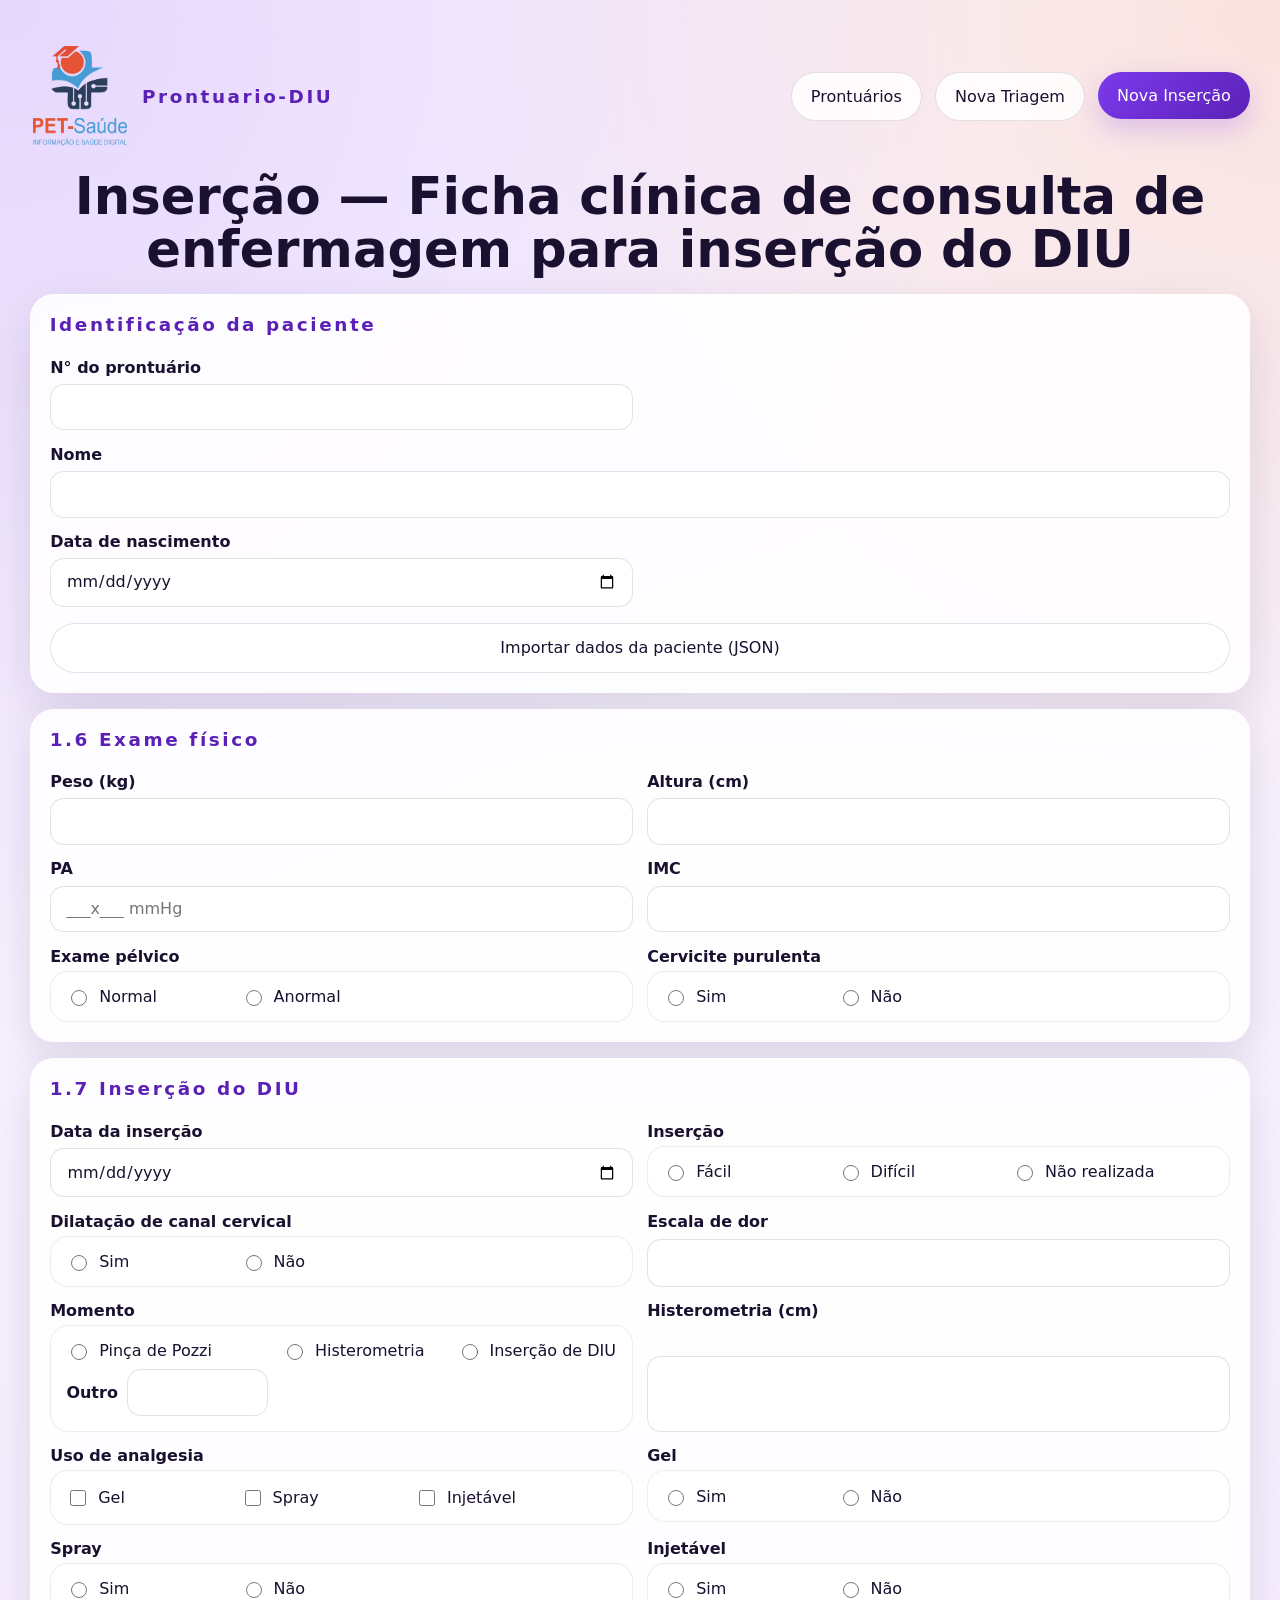
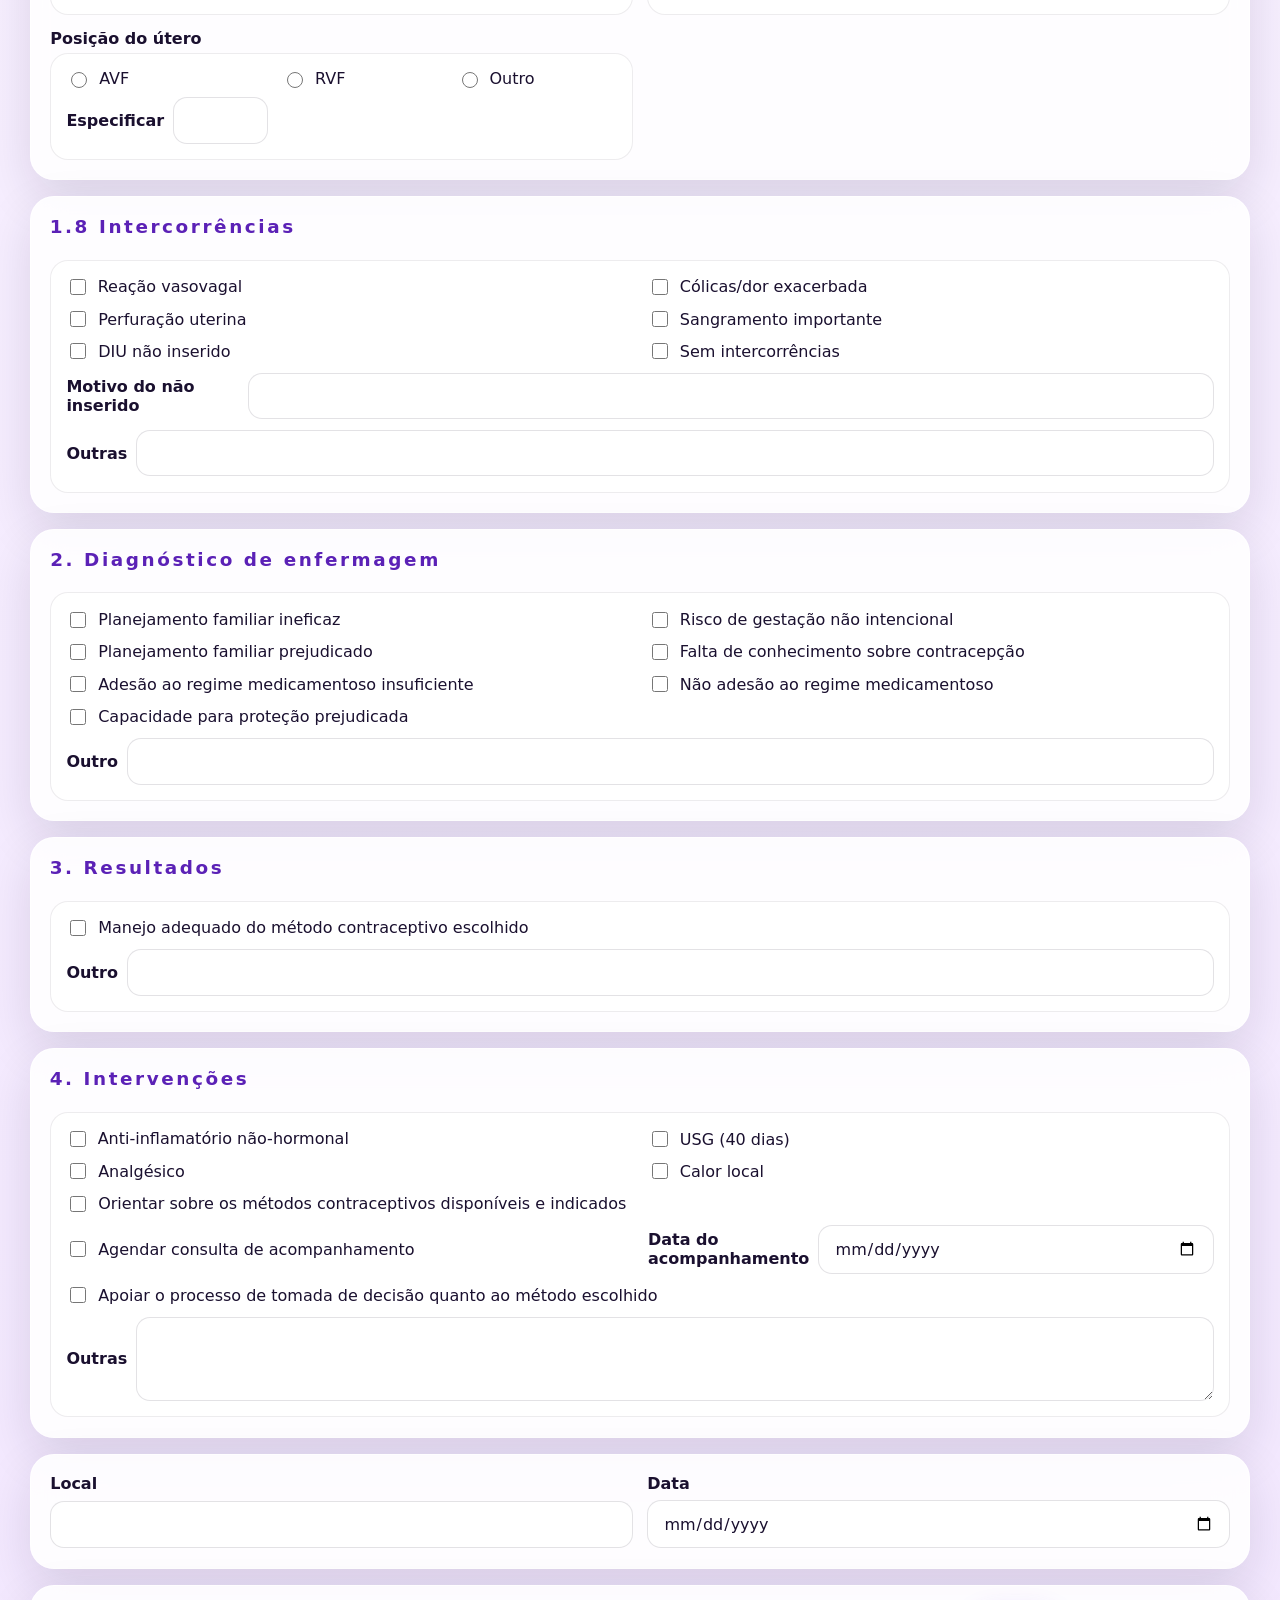
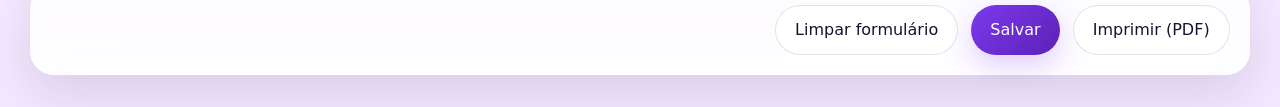
==== insercao.html @ 2afc9ca9 "Divide prontuário em Triagem/Inserção e ajusta layout do cabeçalho Separa o formulário em index.html" ====
<!DOCTYPE html>
<html lang="pt-BR">
<head>
  <meta charset="UTF-8" />
  <meta name="viewport" content="width=device-width, initial-scale=1.0" />
  <meta name="theme-color" content="#7c3aed" />
  <meta name="description" content="PWA para preenchimento da ficha clínica de consulta de enfermagem para inserção do DIU." />
  <meta http-equiv="Content-Security-Policy" content="default-src 'self'; script-src 'self'; style-src 'self' 'unsafe-inline'; img-src 'self' data:; font-src 'self'; connect-src 'none'; worker-src 'self'; manifest-src 'self'; object-src 'none'; base-uri 'self'; form-action 'self';" />
  <link rel="manifest" href="manifest.webmanifest" />
  <link rel="icon" href="icons/icon.png" type="image/png" />
  <link rel="apple-touch-icon" href="icons/icon.png" />
  <link rel="stylesheet" href="styles.css" />
  <title>Prontuario-DIU — Inserção</title>
</head>
<body>
  <div class="app-shell">

    <header class="page-header">
      <div class="page-header-top">
        <div class="page-header-brand">
          <img src="icons/LOGO.png" alt="Logo Prontuario-DIU" />
          <p class="eyebrow">Prontuario-DIU</p>
        </div>
        <div class="hero-actions">
          <a href="records.html" class="secondary" id="recordsBtn">Prontuários</a>
          <a href="index.html?new=true" class="secondary" id="newTriagemBtn">Nova Triagem</a>
          <a href="insercao.html?new=true" class="primary" id="newInsercaoBtn">Nova Inserção</a>
        </div>
      </div>

      <h1 class="page-header-title">Inserção — Ficha clínica de consulta de enfermagem para inserção do DIU</h1>
    </header>

    <main class="content">
      <section id="formView" class="view">
        <section class="card">
          <div class="section-head">
            <div>
              <p class="section-kicker">Identificação da paciente</p>
              <h2></h2>
            </div>
          </div>
          <div class="grid two-cols">
            <label><strong>N° do prontuário</strong><input type="text" name="recordNumber" inputmode="numeric" pattern="[0-9]*" /></label>
            <label class="span-2"><strong>Nome</strong><input type="text" name="patientName" /></label>
            <label><strong>Data de nascimento</strong><input type="date" name="birthDate" /></label>
          </div>
          <p id="linkedTriagemNotice" class="lead" hidden>Dados vinculados a uma triagem já preenchida — os dois serão impressos juntos.</p>
          <button type="button" class="secondary" id="importBtn">Importar dados da paciente (JSON)</button>
          <input type="file" id="importFile" accept="application/json" hidden />
        </section>

        <form id="diuForm" class="record-form" autocomplete="off">
        <section class="card">
          <div class="section-head">
            <div>
              <p class="section-kicker">1.6 Exame físico</p>
              <h2></h2>
            </div>
          </div>
          <div class="grid two-cols">
            <label><strong>Peso (kg)</strong><input type="number" step="0.1" name="weight" /></label>
            <label><strong>Altura (cm)</strong><input type="number" step="0.1" name="height" /></label>
            <label><strong>PA</strong><input type="text" name="bloodPressure" placeholder="___x___ mmHg" /></label>
            <label><strong>IMC</strong><input type="text" name="bmi" /></label>

            <div>
              <strong style="display: block; margin-bottom: 5px;">Exame pélvico</strong>
              <div class="field-group">
                <label><input type="radio" name="pelvicExam" value="Normal" /> Normal</label>
                <label><input type="radio" name="pelvicExam" value="Anormal" /> Anormal</label>
              </div>
            </div>

            <div>
              <strong style="display: block; margin-bottom: 5px;">Cervicite purulenta</strong>
              <div class="field-group">
                <label><input type="radio" name="purulentCervicitis" value="Sim" /> Sim</label>
                <label><input type="radio" name="purulentCervicitis" value="Não" /> Não</label>
              </div>
            </div>
          </div>
        </section>

        <section class="card">
          <div class="section-head">
            <div>
              <p class="section-kicker">1.7 Inserção do DIU</p>
              <h2></h2>
            </div>
          </div>
          <div class="grid two-cols">
            <label><strong>Data da inserção</strong><input type="date" name="insertionDate" /></label>

            <div>
              <strong style="display: block; margin-bottom: 5px;">Inserção</strong>
              <div class="field-group">
                <label><input type="radio" name="insertionType" value="Fácil" /> Fácil</label>
                <label><input type="radio" name="insertionType" value="Difícil" /> Difícil</label>
                <label><input type="radio" name="insertionType" value="Não Realizada" /> Não realizada</label>
              </div>
            </div>

            <div>
              <strong style="display: block; margin-bottom: 5px;">Dilatação de canal cervical</strong>
              <div class="field-group">
                <label><input type="radio" name="cervicalDilation" value="Sim" /> Sim</label>
                <label><input type="radio" name="cervicalDilation" value="Não" /> Não</label>
              </div>
            </div>

            <label><strong>Escala de dor</strong><input type="text" name="painScale" /></label>

            <div>
              <strong style="display: block; margin-bottom: 5px;">Momento</strong>
              <div class="field-group" style="flex-wrap: wrap;">
                <label><input type="radio" name="moment" value="Pinça de Pozzi" /> Pinça de Pozzi</label>
                <label><input type="radio" name="moment" value="Histerometria" /> Histerometria</label>
                <label><input type="radio" name="moment" value="Inserção de DIU" /> Inserção de DIU</label>
                <label class="inline-field small"><strong>Outro</strong><input type="text" name="momentOther" /></label>
              </div>
            </div>

            <label><strong>Histerometria (cm)</strong><input type="text" name="hysterometry" /></label>

            <div>
              <strong style="display: block; margin-bottom: 5px;">Uso de analgesia</strong>
              <div class="field-group">
                <label><input type="checkbox" name="analgesiaGel" /> Gel</label>
                <label><input type="checkbox" name="analgesiaSpray" /> Spray</label>
                <label><input type="checkbox" name="analgesiaInjectable" /> Injetável</label>
              </div>
            </div>

            <div>
              <strong style="display: block; margin-bottom: 5px;">Gel</strong>
              <div class="field-group">
                <label><input type="radio" name="gelUsed" value="Sim" /> Sim</label>
                <label><input type="radio" name="gelUsed" value="Não" /> Não</label>
              </div>
            </div>

            <div>
              <strong style="display: block; margin-bottom: 5px;">Spray</strong>
              <div class="field-group">
                <label><input type="radio" name="sprayUsed" value="Sim" /> Sim</label>
                <label><input type="radio" name="sprayUsed" value="Não" /> Não</label>
              </div>
            </div>

            <div>
              <strong style="display: block; margin-bottom: 5px;">Injetável</strong>
              <div class="field-group">
                <label><input type="radio" name="injectableUsed" value="Sim" /> Sim</label>
                <label><input type="radio" name="injectableUsed" value="Não" /> Não</label>
              </div>
            </div>

            <div>
              <strong style="display: block; margin-bottom: 5px;">Posição do útero</strong>
              <div class="field-group" style="flex-wrap: wrap;">
                <label><input type="radio" name="uterusPosition" value="AVF" /> AVF</label>
                <label><input type="radio" name="uterusPosition" value="RVF" /> RVF</label>
                <label><input type="radio" name="uterusPosition" value="Outro" /> Outro</label>
                <label class="inline-field small"><strong>Especificar</strong><input type="text" name="uterusPositionOther" /></label>
              </div>
            </div>
          </div>
        </section>

        <section class="card">
          <div class="section-head">
            <div>
              <p class="section-kicker">1.8 Intercorrências</p>
              <h2></h2>
            </div>
          </div>
          <div class="check-grid">
            <label><input type="checkbox" name="intercurrences" value="Reação vasovagal" /> Reação vasovagal</label>
            <label><input type="checkbox" name="intercurrences" value="Cólicas/dor exacerbada" /> Cólicas/dor exacerbada</label>
            <label><input type="checkbox" name="intercurrences" value="Perfuração uterina" /> Perfuração uterina</label>
            <label><input type="checkbox" name="intercurrences" value="Sangramento importante" /> Sangramento importante</label>
            <label><input type="checkbox" name="intercurrences" value="DIU não inserido" /> DIU não inserido</label>
            <label><input type="checkbox" name="intercurrences" value="Sem intercorrências" /> Sem intercorrências</label>
            <label class="span-2 inline-field"><strong>Motivo do não inserido</strong><input type="text" name="notInsertedReason" /></label>
            <label class="span-2 inline-field"><strong>Outras</strong><input type="text" name="otherIntercurrences" /></label>
          </div>
        </section>

        <section class="card">
          <div class="section-head">
            <div>
              <p class="section-kicker">2. Diagnóstico de enfermagem</p>
              <h2></h2>
            </div>
          </div>
          <div class="check-grid">
            <label><input type="checkbox" name="diagnosis" value="Planejamento familiar ineficaz" /> Planejamento familiar ineficaz</label>
            <label><input type="checkbox" name="diagnosis" value="Risco de gestação não intencional" /> Risco de gestação não intencional</label>
            <label><input type="checkbox" name="diagnosis" value="Planejamento familiar prejudicado" /> Planejamento familiar prejudicado</label>
            <label><input type="checkbox" name="diagnosis" value="Falta de conhecimento sobre contracepção" /> Falta de conhecimento sobre contracepção</label>
            <label><input type="checkbox" name="diagnosis" value="Adesão ao regime medicamentoso insuficiente" /> Adesão ao regime medicamentoso insuficiente</label>
            <label><input type="checkbox" name="diagnosis" value="Não adesão ao regime medicamentoso" /> Não adesão ao regime medicamentoso</label>
            <label class="span-2"><input type="checkbox" name="diagnosis" value="Capacidade para proteção prejudicada" /> Capacidade para proteção prejudicada</label>
            <label class="span-2 inline-field"><strong>Outro</strong><input type="text" name="diagnosisOther" /></label>
          </div>
        </section>

        <section class="card">
          <div class="section-head">
            <div>
              <p class="section-kicker">3. Resultados</p>
              <h2></h2>
            </div>
          </div>
          <div class="check-grid">
            <label class="span-2"><input type="checkbox" name="results" value="Manejo adequado do método contraceptivo escolhido" /> Manejo adequado do método contraceptivo escolhido</label>
            <label class="span-2 inline-field"><strong>Outro</strong><input type="text" name="resultsOther" /></label>
          </div>
        </section>

        <section class="card">
          <div class="section-head">
            <div>
              <p class="section-kicker">4. Intervenções</p>
              <h2></h2>
            </div>
          </div>
          <div class="check-grid">
            <label><input type="checkbox" name="interventions" value="Anti-inflamatório não-hormonal" /> Anti-inflamatório não-hormonal</label>
            <label><input type="checkbox" name="interventions" value="USG (40 dias)" /> USG (40 dias)</label>
            <label><input type="checkbox" name="interventions" value="Analgésico" /> Analgésico</label>
            <label><input type="checkbox" name="interventions" value="Calor local" /> Calor local</label>
            <label class="span-2"><input type="checkbox" name="interventions" value="Orientar sobre os métodos contraceptivos disponíveis e indicados" /> Orientar sobre os métodos contraceptivos disponíveis e indicados</label>
            <label><input type="checkbox" name="interventions" value="Agendar consulta de acompanhamento" /> Agendar consulta de acompanhamento</label>
            <label class="inline-field"><strong>Data do acompanhamento</strong><input type="date" name="followUpDate" /></label>
            <label class="span-2"><input type="checkbox" name="interventions" value="Apoiar o processo de tomada de decisão quanto ao método escolhido" /> Apoiar o processo de tomada de decisão quanto ao método escolhido</label>
            <label class="span-2 inline-field"><strong>Outras</strong><textarea name="interventionsOther" rows="3"></textarea></label>
          </div>
        </section>

        <section class="card">
          <div class="grid two-cols">
            <label><strong>Local</strong><input type="text" name="location" /></label>
            <label><strong>Data</strong><input type="date" name="documentDate" /></label>
          </div>
        </section>

        <section class="form-actions card">
          <button type="button" class="secondary" id="clearBtn">Limpar formulário</button>
          <button type="submit" class="primary" id="saveBtn">Salvar</button>
          <button type="button" class="secondary" id="printBtn">Imprimir (PDF)</button>
        </section>

        </form>
      </section>
    </main>
  </div>

  <template id="toastTemplate">
    <div class="toast"></div>
  </template>

  <script src="insercao.js" type="module"></script>
</body>
</html>
---- styles.css ----
:root {
  color-scheme: light;
  --bg: #f5f3ff; /* Lilás bem clarinho para o fundo geral */
  --surface: rgba(255, 255, 255, 0.88);
  --surface-strong: #ffffff;
  --text: #1a102f; /* Roxo escuro quase preto */
  --muted: #6c5f78; /* Cinza arroxeado */
  --border: rgba(26, 16, 47, 0.12); /* Bordas com tom roxo sutil */
  --primary: #7c3aed; /* Roxo vibrante (antigo verde primary) */
  --primary-strong: #5b21b6; /* Roxo escuro (antigo verde primary-strong) */
  --accent: #f97316;
  --shadow: 0 18px 50px rgba(26, 16, 47, 0.12);
  --radius: 24px;
  --radius-sm: 16px;
  --focus: 0 0 0 4px rgba(124, 58, 237, 0.16); /* Foco roxo translúcido */
}

* {
  box-sizing: border-box;
}

html {
  scroll-behavior: smooth;
}

body {
  margin: 0;
  font-family: Inter, "Segoe UI", system-ui, -apple-system, sans-serif;
  color: var(--text);
  background:
    radial-gradient(circle at top left, rgba(124, 58, 237, 0.16), transparent 28%), /* Gradiente em roxo */
    radial-gradient(circle at top right, rgba(249, 115, 22, 0.14), transparent 24%),
    linear-gradient(180deg, #faf5ff 0%, #f3e8ff 100%); /* Tons lilás e violeta claro no fundo */
  min-height: 100vh;
}

button,
input,
textarea,
select {
  font: inherit;
}

button {
  border: 0;
  border-radius: 999px;
  padding: 0.9rem 1.2rem;
  cursor: pointer;
  transition: transform 160ms ease, box-shadow 160ms ease, background 160ms ease;
}

button:hover {
  transform: translateY(-1px);
}

button:focus-visible,
input:focus-visible,
textarea:focus-visible,
select:focus-visible {
  outline: none;
  box-shadow: var(--focus);
}

input,
textarea,
select {
  width: 100%;
  border: 1px solid var(--border);
  border-radius: 14px;
  background: rgba(255, 255, 255, 0.95);
  color: var(--text);
  padding: 0.8rem 0.95rem;
  transition: border-color 160ms ease, box-shadow 160ms ease;
}

input[type="checkbox"],
input[type="radio"] {
  width: 1rem;
  height: 1rem;
  padding: 0;
  border-radius: 4px;
  accent-color: var(--primary); /* Checkboxes e Radios ficam roxos automaticamente */
}

textarea {
  resize: vertical;
  min-height: 3.5rem;
}

select {
  appearance: none;
}

.app-shell {
  width: min(1220px, calc(100% - 2rem));
  margin: 0 auto;
  padding: 1.4rem 0 2rem;
}

.hero {
  display: grid;
  grid-template-columns: minmax(0, 1fr) auto;
  gap: 1rem;
  align-items: stretch;
  padding: 1rem 0 1.2rem;
}

.eyebrow,
.section-kicker {
  /* text-transform: uppercase; */
  letter-spacing: 0.14em;
  font-size: 1.15rem;
  color: var(--primary-strong);
  font-weight: 700;
  margin: 0 0 0.4rem;
}

h1,
h2,
h3,
p {
  margin: 0;
}

h1 {
  font-size: clamp(2rem, 4vw, 3.6rem);
  line-height: 1.02;
  max-width: 12ch;
}

.lead {
  margin-top: 0.95rem;
  max-width: 62ch;
  color: var(--muted);
  font-size: 1.03rem;
  line-height: 1.6;
}

.card,
.notice {
  background: var(--surface);
  backdrop-filter: blur(16px);
  border: 1px solid rgba(255, 255, 255, 0.7);
  box-shadow: var(--shadow);
}

.hero-actions {
  display: flex;
  gap: 0.8rem;
  flex-wrap: wrap;
  align-items: flex-start;
  justify-content: flex-end;
}

.utility-actions {
  align-self: start;
  justify-self: end;
  padding-top: 0.2rem;
}

.page-header {
  padding: 1.5rem 0 1.2rem;
  display: grid;
  gap: 1.5rem;
}

.page-header-top {
  display: flex;
  justify-content: space-between;
  align-items: center;
  flex-wrap: wrap;
  gap: 1rem;
}

.page-header-brand {
  display: flex;
  align-items: center;
  gap: 0.75rem;
}

.page-header-brand img {
  width: 100px;
  height: 100px;
  object-fit: contain;
  flex-shrink: 0;
}

.page-header-brand .eyebrow {
  margin: 0;
}

.page-header-title {
  text-align: center;
  max-width: none;
}

.primary,
.secondary {
  display: inline-flex;
  align-items: center;
  justify-content: center;
  gap: 0.4rem;
  padding: 0.9rem 1.2rem;
  border-radius: 999px;
  text-decoration: none;
  cursor: pointer;
}

.primary {
  background: linear-gradient(135deg, var(--primary), var(--primary-strong));
  color: white;
  box-shadow: 0 10px 28px rgba(124, 58, 237, 0.24); /* Sombra roxa sutil */
}

.secondary {
  background: rgba(255, 255, 255, 0.84);
  color: var(--text);
  border: 1px solid rgba(26, 16, 47, 0.12);
}

/* Apply hover transform to anchor-styled buttons too */
.primary:hover,
.secondary:hover,
button.primary:hover,
button.secondary:hover {
  transform: translateY(-1px);
}

.content {
  display: grid;
  gap: 1rem;
}

.view {
  display: grid;
  gap: 1rem;
}

.notice,
.card {
  border-radius: var(--radius);
}

.notice {
  padding: 1rem 1.15rem;
  display: flex;
  gap: 0.65rem;
  align-items: center;
  color: var(--muted);
}

.notice strong {
  color: var(--text);
}

.record-form {
  display: grid;
  gap: 1rem;
}

.card {
  padding: 1.2rem;
  display: grid;
  gap: 1rem;
}

.section-head {
  display: flex;
  justify-content: space-between;
  align-items: end;
  gap: 1rem;
  flex-wrap: wrap;
}

.section-head h2,
.card h3 {
  font-size: 1.15rem;
}

.grid {
  display: grid;
  gap: 0.9rem;
}

.two-cols {
  grid-template-columns: repeat(2, minmax(0, 1fr));
}

.span-2 {
  grid-column: span 2;
}

label,
.field-group {
  display: grid;
  gap: 0.45rem;
  color: var(--text);
}

label > span,
.field-group > span {
  font-weight: 600;
}

.field-group,
.check-grid,
.check-list {
  padding: 0.95rem;
  border: 1px solid rgba(26, 16, 47, 0.08);
  border-radius: 18px;
  background: rgba(255, 255, 255, 0.7);
}

.field-group {
  grid-template-columns: repeat(auto-fit, minmax(160px, max-content));
  align-items: center;
  gap: 0.55rem 0.9rem;
}

.check-grid {
  display: grid;
  grid-template-columns: repeat(2, minmax(0, 1fr));
  gap: 0.65rem 1rem;
}

.check-list {
  display: grid;
  gap: 0.7rem;
}

.check-grid label,
.check-list label,
.field-group label {
  display: flex;
  align-items: center;
  gap: 0.55rem;
  font-weight: 500;
}

.inline-field {
  display: grid;
  gap: 0.35rem;
  align-items: center;
}

.inline-field.small {
  grid-template-columns: 130px minmax(0, 1fr);
}

.compact {
  min-width: min(100%, 260px);
}

.spaced-top {
  margin-top: 0.2rem;
}

.spaced-top-sm {
  margin-top: 1rem;
}

.form-actions {
  display: flex;
  gap: 0.8rem;
  flex-wrap: wrap;
  justify-content: flex-end;
}

.records-view {
  min-height: 40vh;
}

.records-header {
  display: flex;
  justify-content: space-between;
  align-items: end;
  gap: 1rem;
}

.records-lead {
  max-width: 56ch;
  margin-top: 0.55rem;
}

.records-summary {
  display: grid;
  justify-items: end;
  gap: 0.2rem;
  color: var(--muted);
  min-width: 8rem;
}

.records-summary strong {
  font-size: clamp(2rem, 5vw, 3rem);
  line-height: 1;
  color: var(--primary-strong);
}

.records-summary span {
  font-size: 0.9rem;
}

.records-list {
  display: grid;
  gap: 0.9rem;
}

.record-card {
  display: grid;
  grid-template-columns: minmax(0, 1fr) auto;
  gap: 1rem;
  padding: 1.1rem 1.15rem;
  border-radius: var(--radius-sm);
  border: 1px solid rgba(26, 16, 47, 0.09);
  background: rgba(255, 255, 255, 0.86);
  box-shadow: 0 10px 30px rgba(26, 16, 47, 0.08);
}

.record-card-content {
  display: grid;
  gap: 0.35rem;
}

.record-card h3 {
  font-size: 1.05rem;
}

.record-card-meta,
.record-card-secondary {
  color: var(--muted);
  line-height: 1.45;
}

.record-card-actions {
  display: flex;
  align-items: center;
  flex-wrap: wrap;
  gap: 0.5rem;
}

.record-card-actions .secondary {
  white-space: nowrap;
}

.records-empty {
  justify-content: space-between;
}

.toast {
  position: fixed;
  bottom: 1rem;
  right: 1rem;
  background: rgba(26, 16, 47, 0.96); /* Toast com base roxa bem escura */
  color: white;
  padding: 0.95rem 1.1rem;
  border-radius: 16px;
  box-shadow: 0 16px 42px rgba(26, 16, 47, 0.24);
  opacity: 0;
  transform: translateY(10px);
  pointer-events: none;
  transition: opacity 180ms ease, transform 180ms ease;
}

.toast.show {
  opacity: 1;
  transform: translateY(0);
}

@media (max-width: 980px) {
  .hero {
    grid-template-columns: 1fr;
  }

  .utility-actions {
    justify-self: start;
  }

  .records-header,
  .record-card {
    grid-template-columns: 1fr;
  }

  .records-summary {
    justify-items: start;
  }

  .record-card-actions {
    justify-content: flex-start;
  }
}

@media (max-width: 740px) {
  .app-shell {
    width: min(100% - 1rem, 100%);
    padding-top: 0.5rem;
  }

  .two-cols,
  .check-grid {
    grid-template-columns: 1fr;
  }

  .span-2 {
    grid-column: auto;
  }

  .inline-field.small {
    grid-template-columns: 1fr;
  }

  .hero-card,
  .card,
  .notice {
    border-radius: 20px;
  }

  .records-header {
    align-items: start;
  }

  .hero-actions,
  .form-actions {
    flex-direction: column;
  }

  .hero-actions button,
  .form-actions button {
    width: 100%;
  }
}

@media print {
  body {
    background: white;
  }

  .utility-actions,
  .notice,
  .form-actions,
  .records-view,
  .toast {
    display: none !important;
  }

  .app-shell {
    width: 100%;
    padding: 0;
  }

  .card {
    box-shadow: none;
    border: 1px solid #d8b4fe; /* Borda lilás sutil no papel de impressão */
    page-break-inside: auto;
    break-inside: auto;
  }

  input,
  textarea,
  select {
    border-color: #a78bfa; /* Tom roxo/lilás para os inputs na impressão */
    background: white;
  }

  * {
    page-break-inside: auto !important;
    break-inside: auto !important;
  }

  html,
  body {
    page-break-after: avoid;
    page-break-before: avoid;
  }
}
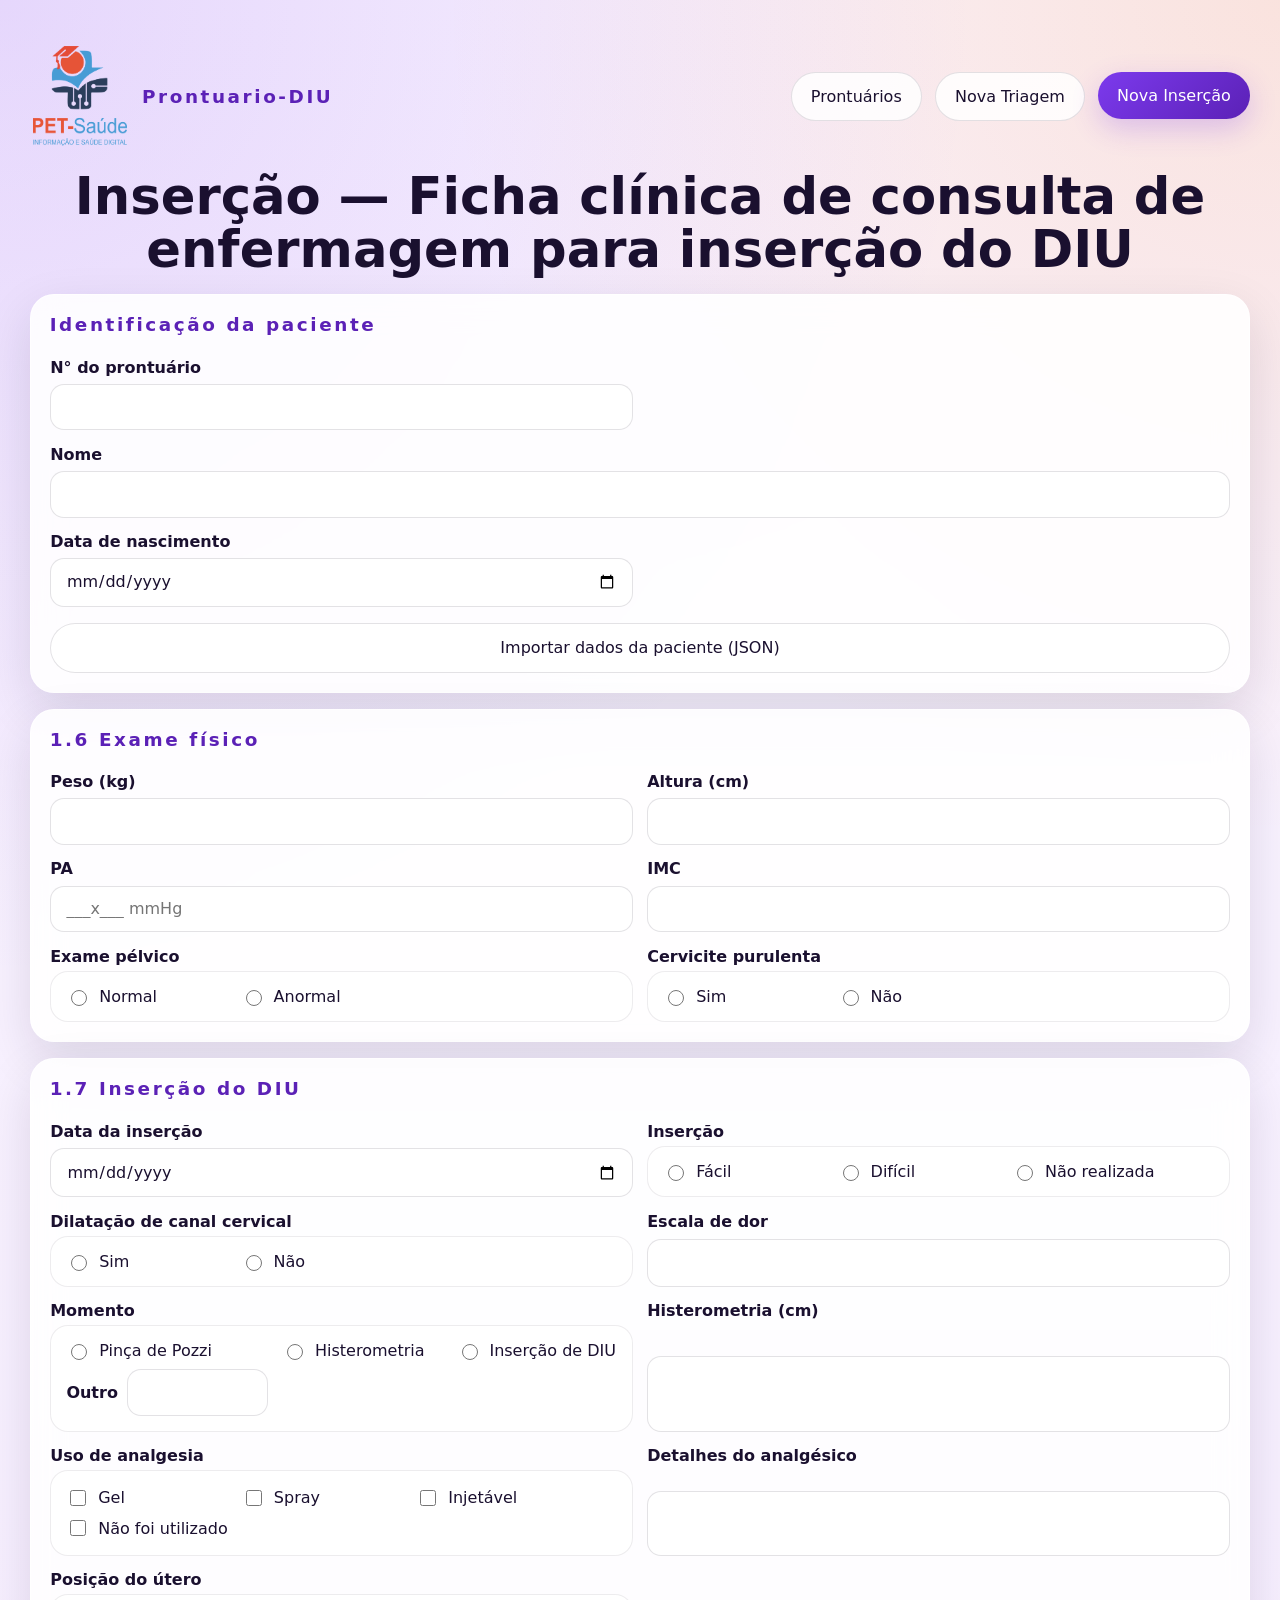
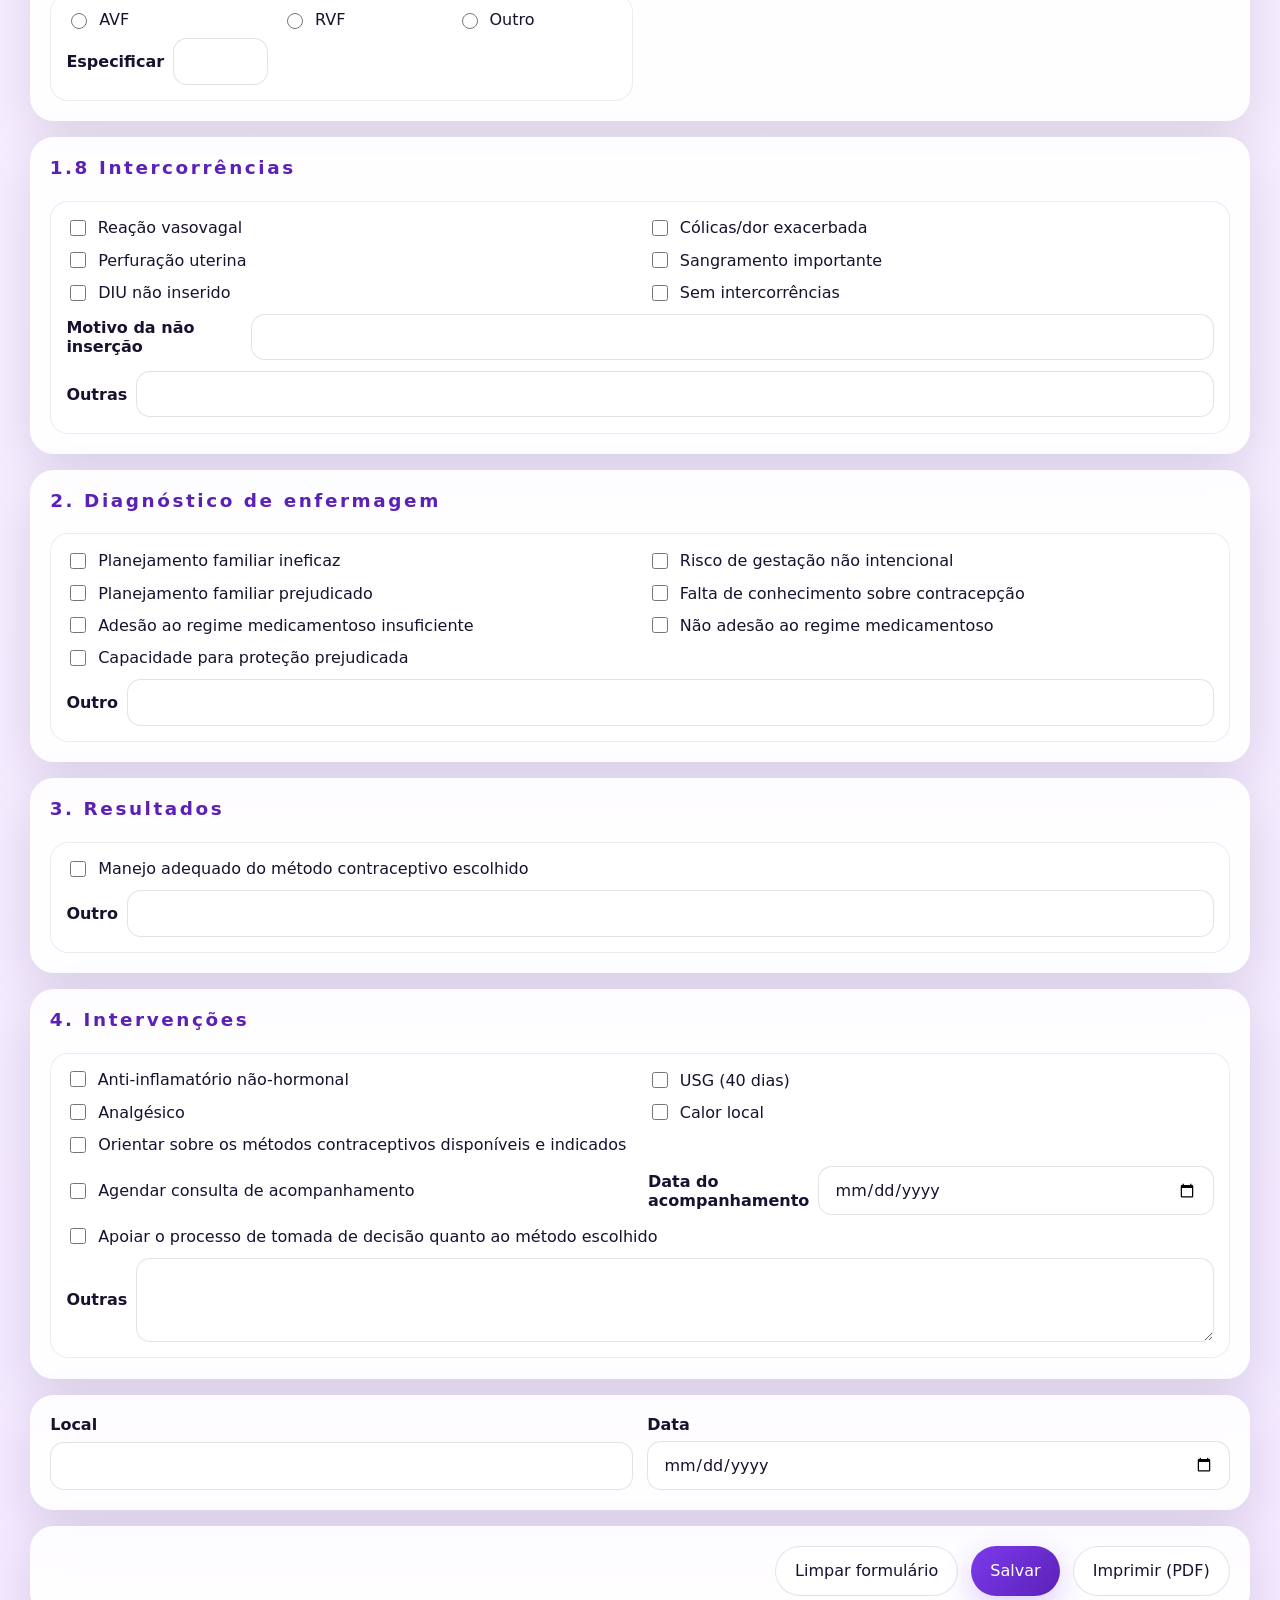
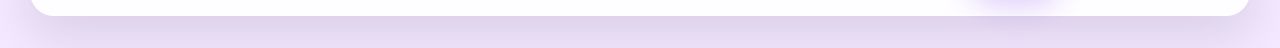
==== commit a3d0c32e: "small fixes" ====
--- a/insercao.html
+++ b/insercao.html
@@ -129,32 +129,11 @@
                 <label><input type="checkbox" name="analgesiaGel" /> Gel</label>
                 <label><input type="checkbox" name="analgesiaSpray" /> Spray</label>
                 <label><input type="checkbox" name="analgesiaInjectable" /> Injetável</label>
-              </div>
-            </div>
-
-            <div>
-              <strong style="display: block; margin-bottom: 5px;">Gel</strong>
-              <div class="field-group">
-                <label><input type="radio" name="gelUsed" value="Sim" /> Sim</label>
-                <label><input type="radio" name="gelUsed" value="Não" /> Não</label>
-              </div>
-            </div>
-
-            <div>
-              <strong style="display: block; margin-bottom: 5px;">Spray</strong>
-              <div class="field-group">
-                <label><input type="radio" name="sprayUsed" value="Sim" /> Sim</label>
-                <label><input type="radio" name="sprayUsed" value="Não" /> Não</label>
-              </div>
-            </div>
-
-            <div>
-              <strong style="display: block; margin-bottom: 5px;">Injetável</strong>
-              <div class="field-group">
-                <label><input type="radio" name="injectableUsed" value="Sim" /> Sim</label>
-                <label><input type="radio" name="injectableUsed" value="Não" /> Não</label>
-              </div>
-            </div>
+                <label><input type="checkbox" name="analgesiaNotUsed" /> Não foi utilizado</label>
+              </div>
+            </div>
+
+            <label><strong>Detalhes do analgésico</strong><input type="text" name="analgesiaDetails" /></label>
 
             <div>
               <strong style="display: block; margin-bottom: 5px;">Posição do útero</strong>
@@ -182,7 +161,7 @@
             <label><input type="checkbox" name="intercurrences" value="Sangramento importante" /> Sangramento importante</label>
             <label><input type="checkbox" name="intercurrences" value="DIU não inserido" /> DIU não inserido</label>
             <label><input type="checkbox" name="intercurrences" value="Sem intercorrências" /> Sem intercorrências</label>
-            <label class="span-2 inline-field"><strong>Motivo do não inserido</strong><input type="text" name="notInsertedReason" /></label>
+            <label class="span-2 inline-field"><strong>Motivo da não inserção</strong><input type="text" name="notInsertedReason" /></label>
             <label class="span-2 inline-field"><strong>Outras</strong><input type="text" name="otherIntercurrences" /></label>
           </div>
         </section>
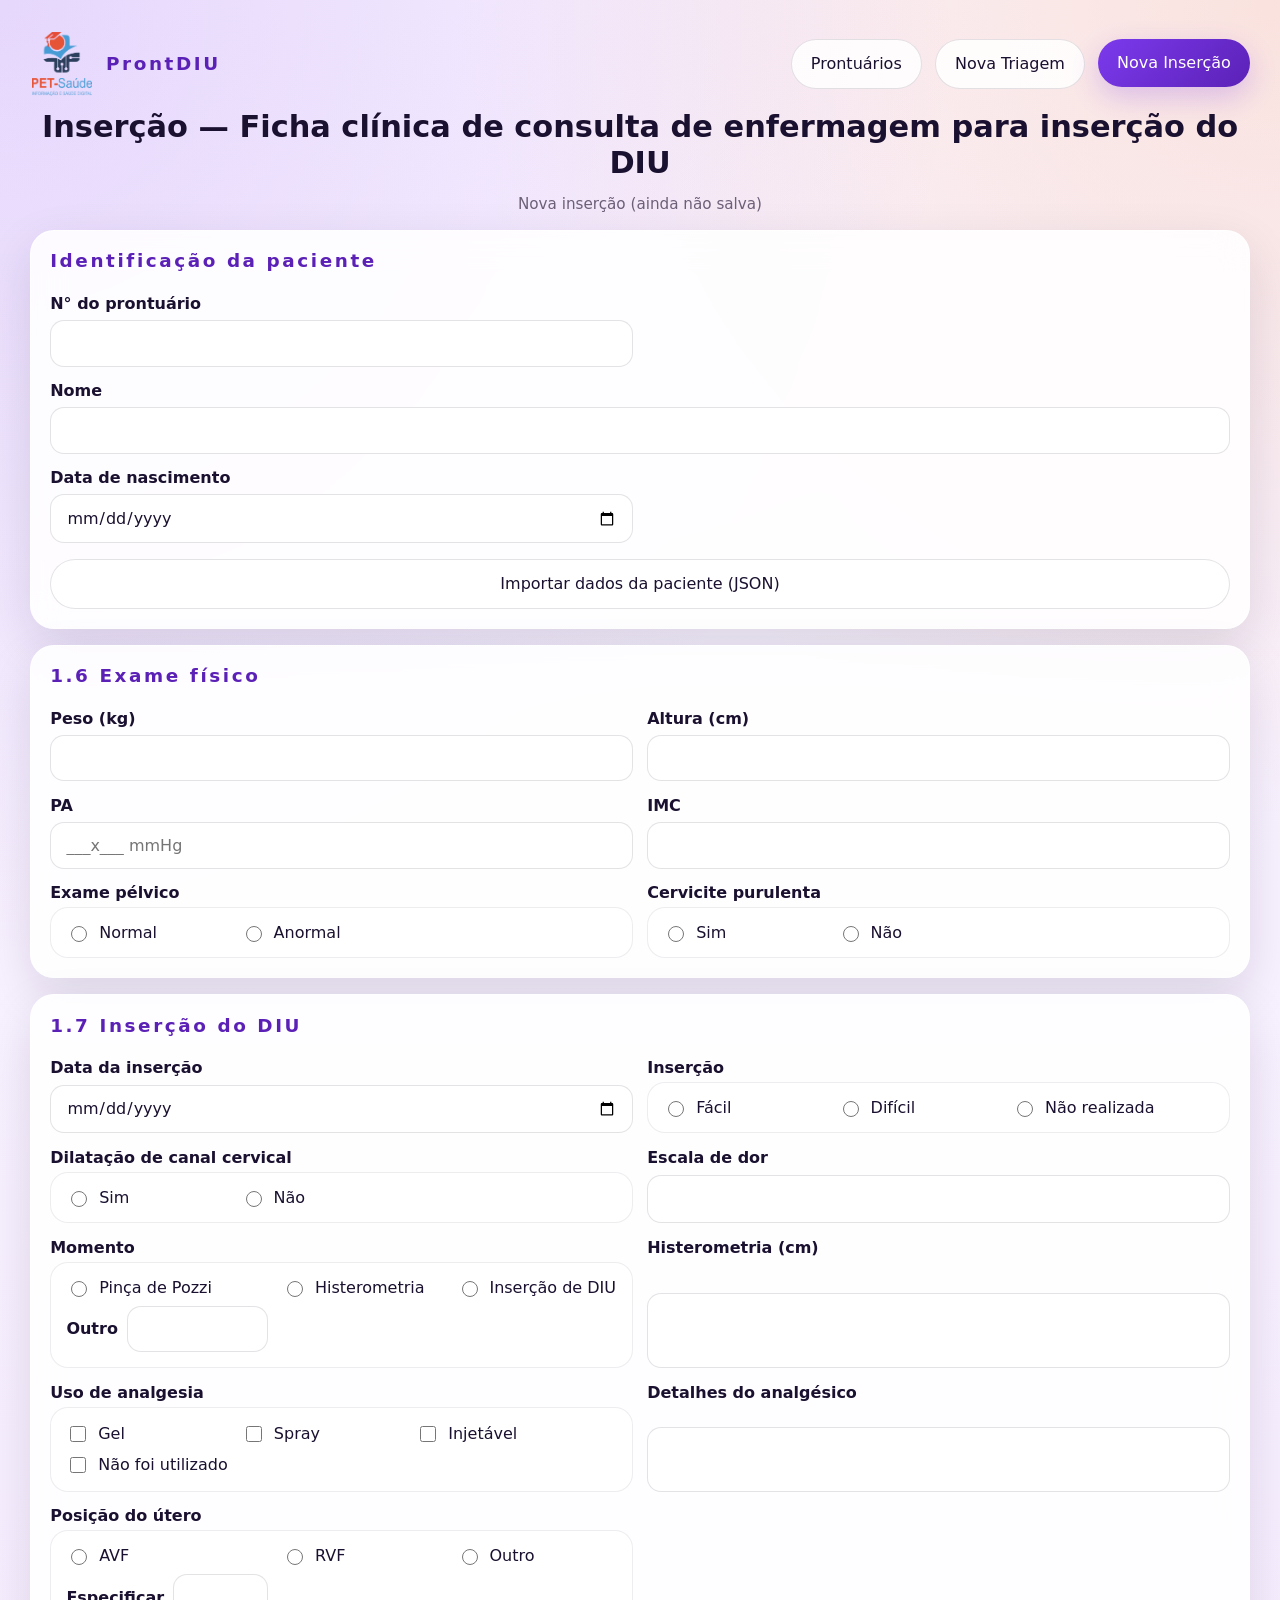
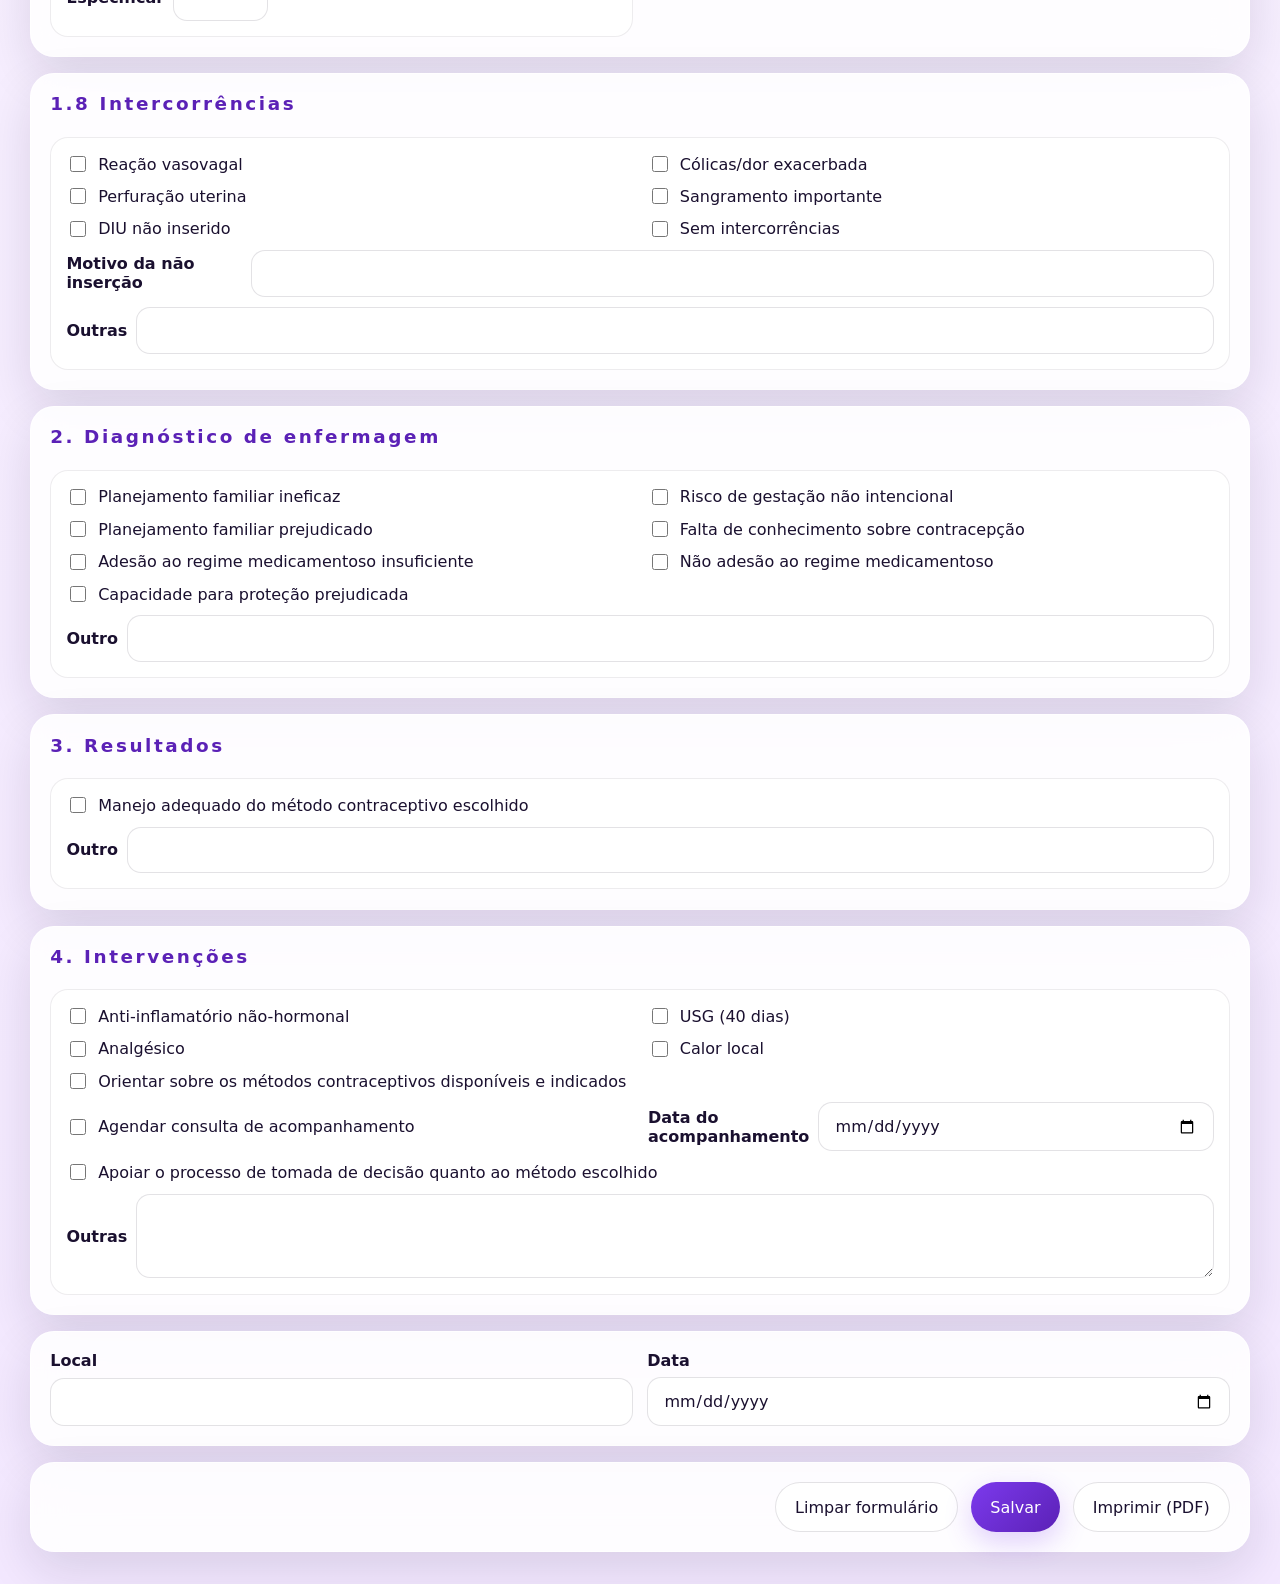
==== commit 88524816: "Corrige perda de dados, confirma descartes e adiciona busca, backup e CSV consolidado - Auto-salvame" ====
--- a/insercao.html
+++ b/insercao.html
@@ -10,7 +10,7 @@
   <link rel="icon" href="icons/icon.png" type="image/png" />
   <link rel="apple-touch-icon" href="icons/icon.png" />
   <link rel="stylesheet" href="styles.css" />
-  <title>Prontuario-DIU — Inserção</title>
+  <title>ProntDIU — Inserção</title>
 </head>
 <body>
   <div class="app-shell">
@@ -18,8 +18,8 @@
     <header class="page-header">
       <div class="page-header-top">
         <div class="page-header-brand">
-          <img src="icons/LOGO.png" alt="Logo Prontuario-DIU" />
-          <p class="eyebrow">Prontuario-DIU</p>
+          <img src="icons/LOGO.png" alt="Logo ProntDIU" />
+          <p class="eyebrow">ProntDIU</p>
         </div>
         <div class="hero-actions">
           <a href="records.html" class="secondary" id="recordsBtn">Prontuários</a>
@@ -29,6 +29,7 @@
       </div>
 
       <h1 class="page-header-title">Inserção — Ficha clínica de consulta de enfermagem para inserção do DIU</h1>
+      <p id="formStatus" class="form-status" role="status"></p>
     </header>
 
     <main class="content">
--- a/styles.css
+++ b/styles.css
@@ -23,6 +23,11 @@
   scroll-behavior: smooth;
 }
 
+/* Garante que o atributo "hidden" vença regras de display das classes (ex.: .notice). */
+[hidden] {
+  display: none !important;
+}
+
 body {
   margin: 0;
   font-family: Inter, "Segoe UI", system-ui, -apple-system, sans-serif;
@@ -97,14 +102,6 @@
   padding: 1.4rem 0 2rem;
 }
 
-.hero {
-  display: grid;
-  grid-template-columns: minmax(0, 1fr) auto;
-  gap: 1rem;
-  align-items: stretch;
-  padding: 1rem 0 1.2rem;
-}
-
 .eyebrow,
 .section-kicker {
   /* text-transform: uppercase; */
@@ -123,9 +120,8 @@
 }
 
 h1 {
-  font-size: clamp(2rem, 4vw, 3.6rem);
-  line-height: 1.02;
-  max-width: 12ch;
+  font-size: clamp(1.25rem, 2.4vw, 1.9rem);
+  line-height: 1.2;
 }
 
 .lead {
@@ -152,16 +148,10 @@
   justify-content: flex-end;
 }
 
-.utility-actions {
-  align-self: start;
-  justify-self: end;
-  padding-top: 0.2rem;
-}
-
 .page-header {
-  padding: 1.5rem 0 1.2rem;
-  display: grid;
-  gap: 1.5rem;
+  padding: 0.6rem 0 1rem;
+  display: grid;
+  gap: 0.8rem;
 }
 
 .page-header-top {
@@ -179,8 +169,8 @@
 }
 
 .page-header-brand img {
-  width: 100px;
-  height: 100px;
+  width: 64px;
+  height: 64px;
   object-fit: contain;
   flex-shrink: 0;
 }
@@ -191,7 +181,13 @@
 
 .page-header-title {
   text-align: center;
-  max-width: none;
+}
+
+.form-status {
+  text-align: center;
+  color: var(--muted);
+  font-size: 0.95rem;
+  min-height: 1.3em;
 }
 
 .primary,
@@ -272,8 +268,7 @@
   flex-wrap: wrap;
 }
 
-.section-head h2,
-.card h3 {
+.section-head h2 {
   font-size: 1.15rem;
 }
 
@@ -297,14 +292,8 @@
   color: var(--text);
 }
 
-label > span,
-.field-group > span {
-  font-weight: 600;
-}
-
 .field-group,
-.check-grid,
-.check-list {
+.check-grid {
   padding: 0.95rem;
   border: 1px solid rgba(26, 16, 47, 0.08);
   border-radius: 18px;
@@ -323,13 +312,7 @@
   gap: 0.65rem 1rem;
 }
 
-.check-list {
-  display: grid;
-  gap: 0.7rem;
-}
-
 .check-grid label,
-.check-list label,
 .field-group label {
   display: flex;
   align-items: center;
@@ -355,19 +338,11 @@
   margin-top: 0.2rem;
 }
 
-.spaced-top-sm {
-  margin-top: 1rem;
-}
-
 .form-actions {
   display: flex;
   gap: 0.8rem;
   flex-wrap: wrap;
   justify-content: flex-end;
-}
-
-.records-view {
-  min-height: 40vh;
 }
 
 .records-header {
@@ -398,6 +373,31 @@
 
 .records-summary span {
   font-size: 0.9rem;
+}
+
+.records-toolbar {
+  display: flex;
+  justify-content: space-between;
+  align-items: end;
+  flex-wrap: wrap;
+  gap: 1rem;
+}
+
+.records-search {
+  flex: 1 1 260px;
+  max-width: 420px;
+}
+
+.records-toolbar-actions {
+  display: flex;
+  flex-wrap: wrap;
+  gap: 0.5rem;
+}
+
+button:disabled {
+  opacity: 0.6;
+  cursor: progress;
+  transform: none;
 }
 
 .records-list {
@@ -432,14 +432,26 @@
 }
 
 .record-card-actions {
-  display: flex;
-  align-items: center;
-  flex-wrap: wrap;
+  display: grid;
+  align-content: center;
   gap: 0.5rem;
 }
 
-.record-card-actions .secondary {
+.record-card-actions-row {
+  display: flex;
+  align-items: center;
+  justify-content: flex-end;
+  flex-wrap: wrap;
+  gap: 0.5rem;
+}
+
+.record-card-actions button {
   white-space: nowrap;
+}
+
+.primary.danger {
+  background: linear-gradient(135deg, #dc2626, #991b1b);
+  box-shadow: 0 10px 28px rgba(220, 38, 38, 0.24);
 }
 
 .records-empty {
@@ -467,14 +479,6 @@
 }
 
 @media (max-width: 980px) {
-  .hero {
-    grid-template-columns: 1fr;
-  }
-
-  .utility-actions {
-    justify-self: start;
-  }
-
   .records-header,
   .record-card {
     grid-template-columns: 1fr;
@@ -484,7 +488,7 @@
     justify-items: start;
   }
 
-  .record-card-actions {
+  .record-card-actions-row {
     justify-content: flex-start;
   }
 }
@@ -508,7 +512,6 @@
     grid-template-columns: 1fr;
   }
 
-  .hero-card,
   .card,
   .notice {
     border-radius: 20px;
@@ -518,57 +521,43 @@
     align-items: start;
   }
 
-  .hero-actions,
-  .form-actions {
+  .page-header-brand img {
+    width: 44px;
+    height: 44px;
+  }
+
+  .page-header-top {
+    gap: 0.6rem;
+  }
+
+  /* Navegação do cabeçalho em uma linha só, para o formulário começar mais perto do topo. */
+  .hero-actions {
+    width: 100%;
+    gap: 0.4rem;
+    flex-wrap: nowrap;
+  }
+
+  .hero-actions a {
+    flex: 1 1 0;
+    min-width: 0;
+    padding: 0.6rem 0.3rem;
+    font-size: 0.85rem;
+    white-space: nowrap;
+  }
+
+  .form-actions,
+  .records-toolbar-actions {
     flex-direction: column;
   }
 
-  .hero-actions button,
-  .form-actions button {
+  .form-actions button,
+  .records-toolbar-actions button {
     width: 100%;
   }
-}
-
-@media print {
-  body {
-    background: white;
-  }
-
-  .utility-actions,
-  .notice,
-  .form-actions,
-  .records-view,
-  .toast {
-    display: none !important;
-  }
-
-  .app-shell {
-    width: 100%;
-    padding: 0;
-  }
-
-  .card {
-    box-shadow: none;
-    border: 1px solid #d8b4fe; /* Borda lilás sutil no papel de impressão */
-    page-break-inside: auto;
-    break-inside: auto;
-  }
-
-  input,
-  textarea,
-  select {
-    border-color: #a78bfa; /* Tom roxo/lilás para os inputs na impressão */
-    background: white;
-  }
-
-  * {
-    page-break-inside: auto !important;
-    break-inside: auto !important;
-  }
-
-  html,
-  body {
-    page-break-after: avoid;
-    page-break-before: avoid;
-  }
-}+
+  .records-toolbar-actions,
+  .records-search {
+    flex-basis: 100%;
+    max-width: none;
+  }
+}
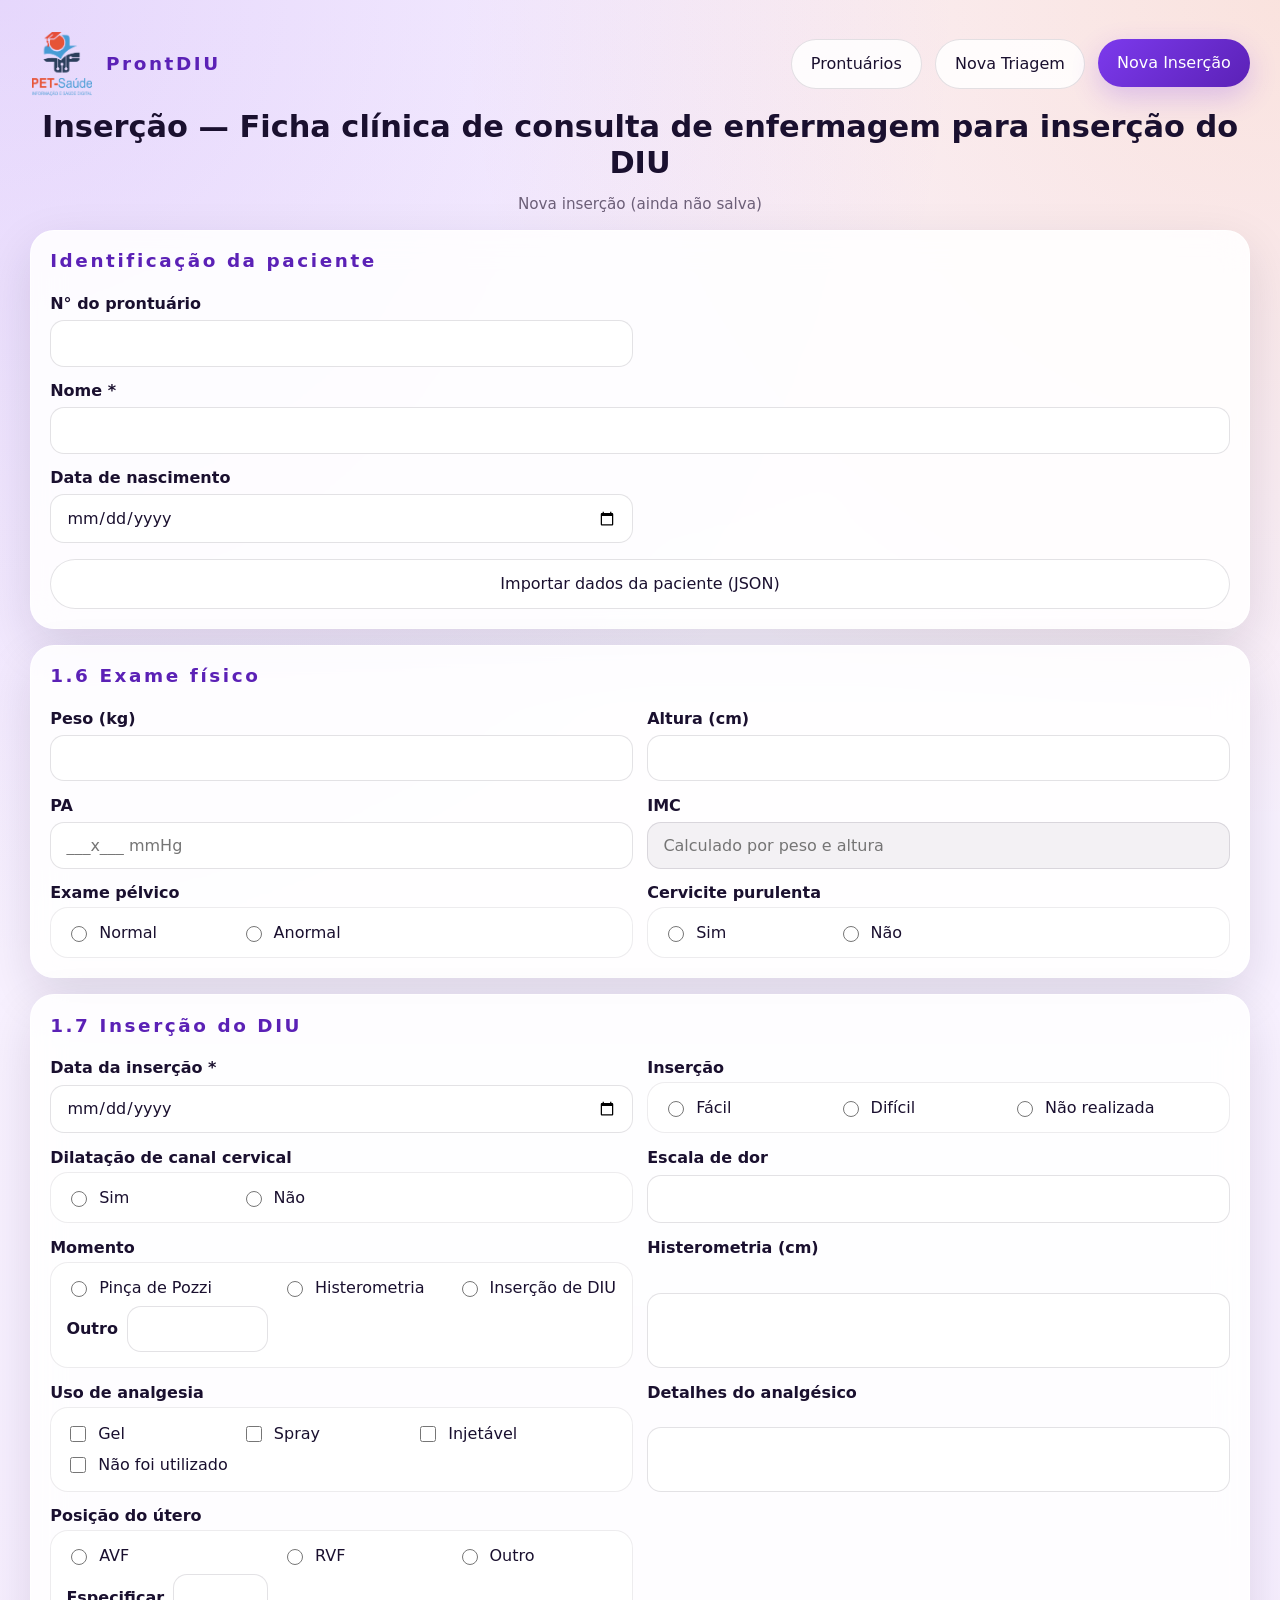
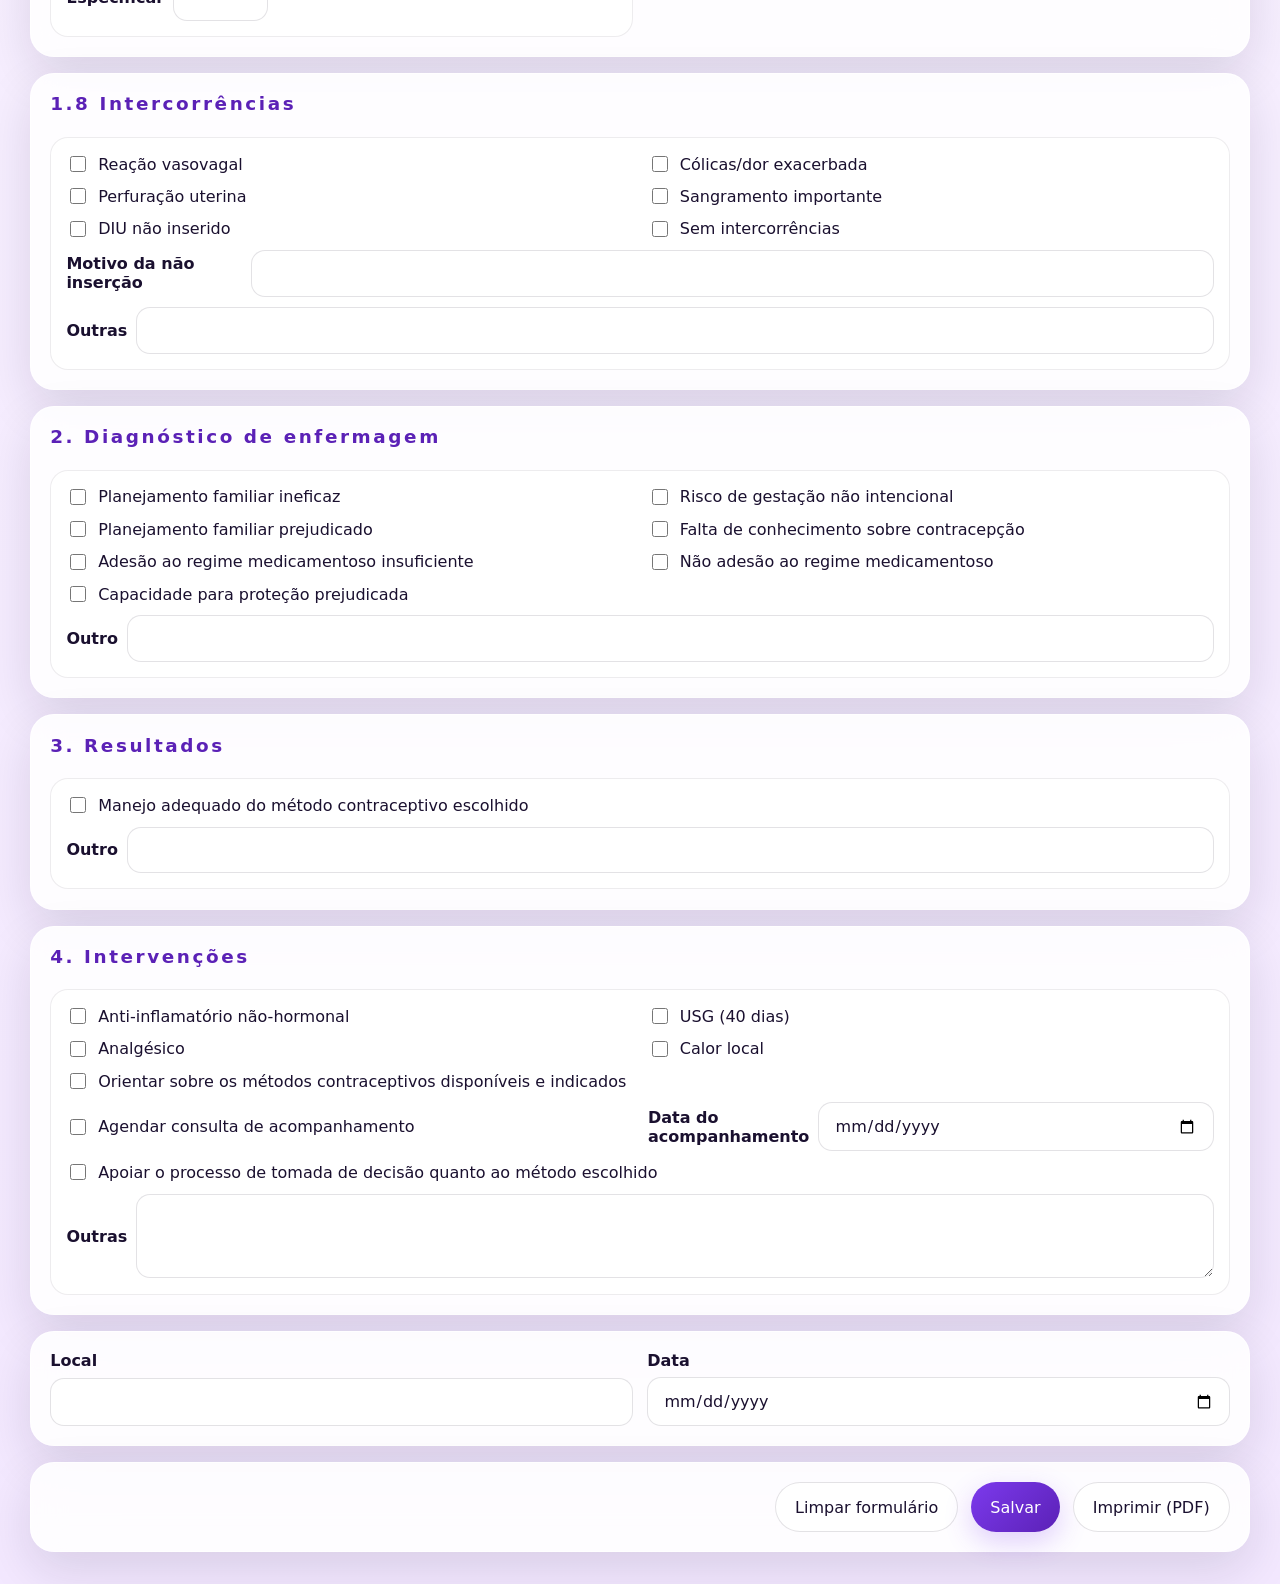
==== commit ccabcf50: "Campos obrigatórios, idade/IMC somente leitura, ícones da PWA e acessibilidade - Nome e data (da tri" ====
--- a/insercao.html
+++ b/insercao.html
@@ -7,8 +7,8 @@
   <meta name="description" content="PWA para preenchimento da ficha clínica de consulta de enfermagem para inserção do DIU." />
   <meta http-equiv="Content-Security-Policy" content="default-src 'self'; script-src 'self'; style-src 'self' 'unsafe-inline'; img-src 'self' data:; font-src 'self'; connect-src 'none'; worker-src 'self'; manifest-src 'self'; object-src 'none'; base-uri 'self'; form-action 'self';" />
   <link rel="manifest" href="manifest.webmanifest" />
-  <link rel="icon" href="icons/icon.png" type="image/png" />
-  <link rel="apple-touch-icon" href="icons/icon.png" />
+  <link rel="icon" href="icons/icon-192.png" type="image/png" />
+  <link rel="apple-touch-icon" href="icons/apple-touch-icon.png" />
   <link rel="stylesheet" href="styles.css" />
   <title>ProntDIU — Inserção</title>
 </head>
@@ -37,37 +37,35 @@
         <section class="card">
           <div class="section-head">
             <div>
-              <p class="section-kicker">Identificação da paciente</p>
-              <h2></h2>
+              <h2 class="section-kicker">Identificação da paciente</h2>
             </div>
           </div>
           <div class="grid two-cols">
             <label><strong>N° do prontuário</strong><input type="text" name="recordNumber" inputmode="numeric" pattern="[0-9]*" /></label>
-            <label class="span-2"><strong>Nome</strong><input type="text" name="patientName" /></label>
+            <label class="span-2"><strong>Nome *</strong><input type="text" name="patientName" required /></label>
             <label><strong>Data de nascimento</strong><input type="date" name="birthDate" /></label>
           </div>
           <p id="linkedTriagemNotice" class="lead" hidden>Dados vinculados a uma triagem já preenchida — os dois serão impressos juntos.</p>
           <button type="button" class="secondary" id="importBtn">Importar dados da paciente (JSON)</button>
-          <input type="file" id="importFile" accept="application/json" hidden />
+          <input type="file" id="importFile" accept=".json,application/json" hidden />
         </section>
 
         <form id="diuForm" class="record-form" autocomplete="off">
         <section class="card">
           <div class="section-head">
             <div>
-              <p class="section-kicker">1.6 Exame físico</p>
-              <h2></h2>
+              <h2 class="section-kicker">1.6 Exame físico</h2>
             </div>
           </div>
           <div class="grid two-cols">
             <label><strong>Peso (kg)</strong><input type="number" step="0.1" name="weight" /></label>
             <label><strong>Altura (cm)</strong><input type="number" step="0.1" name="height" /></label>
             <label><strong>PA</strong><input type="text" name="bloodPressure" placeholder="___x___ mmHg" /></label>
-            <label><strong>IMC</strong><input type="text" name="bmi" /></label>
+            <label><strong>IMC</strong><input type="text" name="bmi" readonly tabindex="-1" placeholder="Calculado por peso e altura" /></label>
 
             <div>
               <strong style="display: block; margin-bottom: 5px;">Exame pélvico</strong>
-              <div class="field-group">
+              <div class="field-group" role="group" aria-label="Exame pélvico">
                 <label><input type="radio" name="pelvicExam" value="Normal" /> Normal</label>
                 <label><input type="radio" name="pelvicExam" value="Anormal" /> Anormal</label>
               </div>
@@ -75,7 +73,7 @@
 
             <div>
               <strong style="display: block; margin-bottom: 5px;">Cervicite purulenta</strong>
-              <div class="field-group">
+              <div class="field-group" role="group" aria-label="Cervicite purulenta">
                 <label><input type="radio" name="purulentCervicitis" value="Sim" /> Sim</label>
                 <label><input type="radio" name="purulentCervicitis" value="Não" /> Não</label>
               </div>
@@ -86,16 +84,15 @@
         <section class="card">
           <div class="section-head">
             <div>
-              <p class="section-kicker">1.7 Inserção do DIU</p>
-              <h2></h2>
-            </div>
-          </div>
-          <div class="grid two-cols">
-            <label><strong>Data da inserção</strong><input type="date" name="insertionDate" /></label>
+              <h2 class="section-kicker">1.7 Inserção do DIU</h2>
+            </div>
+          </div>
+          <div class="grid two-cols">
+            <label><strong>Data da inserção *</strong><input type="date" name="insertionDate" required /></label>
 
             <div>
               <strong style="display: block; margin-bottom: 5px;">Inserção</strong>
-              <div class="field-group">
+              <div class="field-group" role="group" aria-label="Inserção">
                 <label><input type="radio" name="insertionType" value="Fácil" /> Fácil</label>
                 <label><input type="radio" name="insertionType" value="Difícil" /> Difícil</label>
                 <label><input type="radio" name="insertionType" value="Não Realizada" /> Não realizada</label>
@@ -104,7 +101,7 @@
 
             <div>
               <strong style="display: block; margin-bottom: 5px;">Dilatação de canal cervical</strong>
-              <div class="field-group">
+              <div class="field-group" role="group" aria-label="Dilatação de canal cervical">
                 <label><input type="radio" name="cervicalDilation" value="Sim" /> Sim</label>
                 <label><input type="radio" name="cervicalDilation" value="Não" /> Não</label>
               </div>
@@ -114,7 +111,7 @@
 
             <div>
               <strong style="display: block; margin-bottom: 5px;">Momento</strong>
-              <div class="field-group" style="flex-wrap: wrap;">
+              <div class="field-group" role="group" aria-label="Momento" style="flex-wrap: wrap;">
                 <label><input type="radio" name="moment" value="Pinça de Pozzi" /> Pinça de Pozzi</label>
                 <label><input type="radio" name="moment" value="Histerometria" /> Histerometria</label>
                 <label><input type="radio" name="moment" value="Inserção de DIU" /> Inserção de DIU</label>
@@ -126,7 +123,7 @@
 
             <div>
               <strong style="display: block; margin-bottom: 5px;">Uso de analgesia</strong>
-              <div class="field-group">
+              <div class="field-group" role="group" aria-label="Uso de analgesia">
                 <label><input type="checkbox" name="analgesiaGel" /> Gel</label>
                 <label><input type="checkbox" name="analgesiaSpray" /> Spray</label>
                 <label><input type="checkbox" name="analgesiaInjectable" /> Injetável</label>
@@ -138,7 +135,7 @@
 
             <div>
               <strong style="display: block; margin-bottom: 5px;">Posição do útero</strong>
-              <div class="field-group" style="flex-wrap: wrap;">
+              <div class="field-group" role="group" aria-label="Posição do útero" style="flex-wrap: wrap;">
                 <label><input type="radio" name="uterusPosition" value="AVF" /> AVF</label>
                 <label><input type="radio" name="uterusPosition" value="RVF" /> RVF</label>
                 <label><input type="radio" name="uterusPosition" value="Outro" /> Outro</label>
@@ -151,11 +148,10 @@
         <section class="card">
           <div class="section-head">
             <div>
-              <p class="section-kicker">1.8 Intercorrências</p>
-              <h2></h2>
-            </div>
-          </div>
-          <div class="check-grid">
+              <h2 class="section-kicker">1.8 Intercorrências</h2>
+            </div>
+          </div>
+          <div class="check-grid" role="group" aria-label="Intercorrências">
             <label><input type="checkbox" name="intercurrences" value="Reação vasovagal" /> Reação vasovagal</label>
             <label><input type="checkbox" name="intercurrences" value="Cólicas/dor exacerbada" /> Cólicas/dor exacerbada</label>
             <label><input type="checkbox" name="intercurrences" value="Perfuração uterina" /> Perfuração uterina</label>
@@ -170,11 +166,10 @@
         <section class="card">
           <div class="section-head">
             <div>
-              <p class="section-kicker">2. Diagnóstico de enfermagem</p>
-              <h2></h2>
-            </div>
-          </div>
-          <div class="check-grid">
+              <h2 class="section-kicker">2. Diagnóstico de enfermagem</h2>
+            </div>
+          </div>
+          <div class="check-grid" role="group" aria-label="Diagnóstico de enfermagem">
             <label><input type="checkbox" name="diagnosis" value="Planejamento familiar ineficaz" /> Planejamento familiar ineficaz</label>
             <label><input type="checkbox" name="diagnosis" value="Risco de gestação não intencional" /> Risco de gestação não intencional</label>
             <label><input type="checkbox" name="diagnosis" value="Planejamento familiar prejudicado" /> Planejamento familiar prejudicado</label>
@@ -189,11 +184,10 @@
         <section class="card">
           <div class="section-head">
             <div>
-              <p class="section-kicker">3. Resultados</p>
-              <h2></h2>
-            </div>
-          </div>
-          <div class="check-grid">
+              <h2 class="section-kicker">3. Resultados</h2>
+            </div>
+          </div>
+          <div class="check-grid" role="group" aria-label="Resultados">
             <label class="span-2"><input type="checkbox" name="results" value="Manejo adequado do método contraceptivo escolhido" /> Manejo adequado do método contraceptivo escolhido</label>
             <label class="span-2 inline-field"><strong>Outro</strong><input type="text" name="resultsOther" /></label>
           </div>
@@ -202,11 +196,10 @@
         <section class="card">
           <div class="section-head">
             <div>
-              <p class="section-kicker">4. Intervenções</p>
-              <h2></h2>
-            </div>
-          </div>
-          <div class="check-grid">
+              <h2 class="section-kicker">4. Intervenções</h2>
+            </div>
+          </div>
+          <div class="check-grid" role="group" aria-label="Intervenções">
             <label><input type="checkbox" name="interventions" value="Anti-inflamatório não-hormonal" /> Anti-inflamatório não-hormonal</label>
             <label><input type="checkbox" name="interventions" value="USG (40 dias)" /> USG (40 dias)</label>
             <label><input type="checkbox" name="interventions" value="Analgésico" /> Analgésico</label>
@@ -238,7 +231,7 @@
   </div>
 
   <template id="toastTemplate">
-    <div class="toast"></div>
+    <div class="toast" role="status" aria-live="polite"></div>
   </template>
 
   <script src="insercao.js" type="module"></script>
--- a/styles.css
+++ b/styles.css
@@ -92,8 +92,22 @@
   min-height: 3.5rem;
 }
 
+/* Seta dos campos de lista (a aparência nativa é removida para manter o visual dos demais campos). */
 select {
   appearance: none;
+  padding-right: 2.6rem;
+  background-image: url("data:image/svg+xml,%3Csvg xmlns='http://www.w3.org/2000/svg' viewBox='0 0 16 16'%3E%3Cpath d='M3 6l5 5 5-5' fill='none' stroke='%235b21b6' stroke-width='2' stroke-linecap='round' stroke-linejoin='round'/%3E%3C/svg%3E");
+  background-repeat: no-repeat;
+  background-position: right 0.95rem center;
+  background-size: 1rem;
+  cursor: pointer;
+}
+
+/* Campos calculados automaticamente (idade, IMC). */
+input[readonly] {
+  background: rgba(26, 16, 47, 0.05);
+  color: var(--muted);
+  cursor: default;
 }
 
 .app-shell {
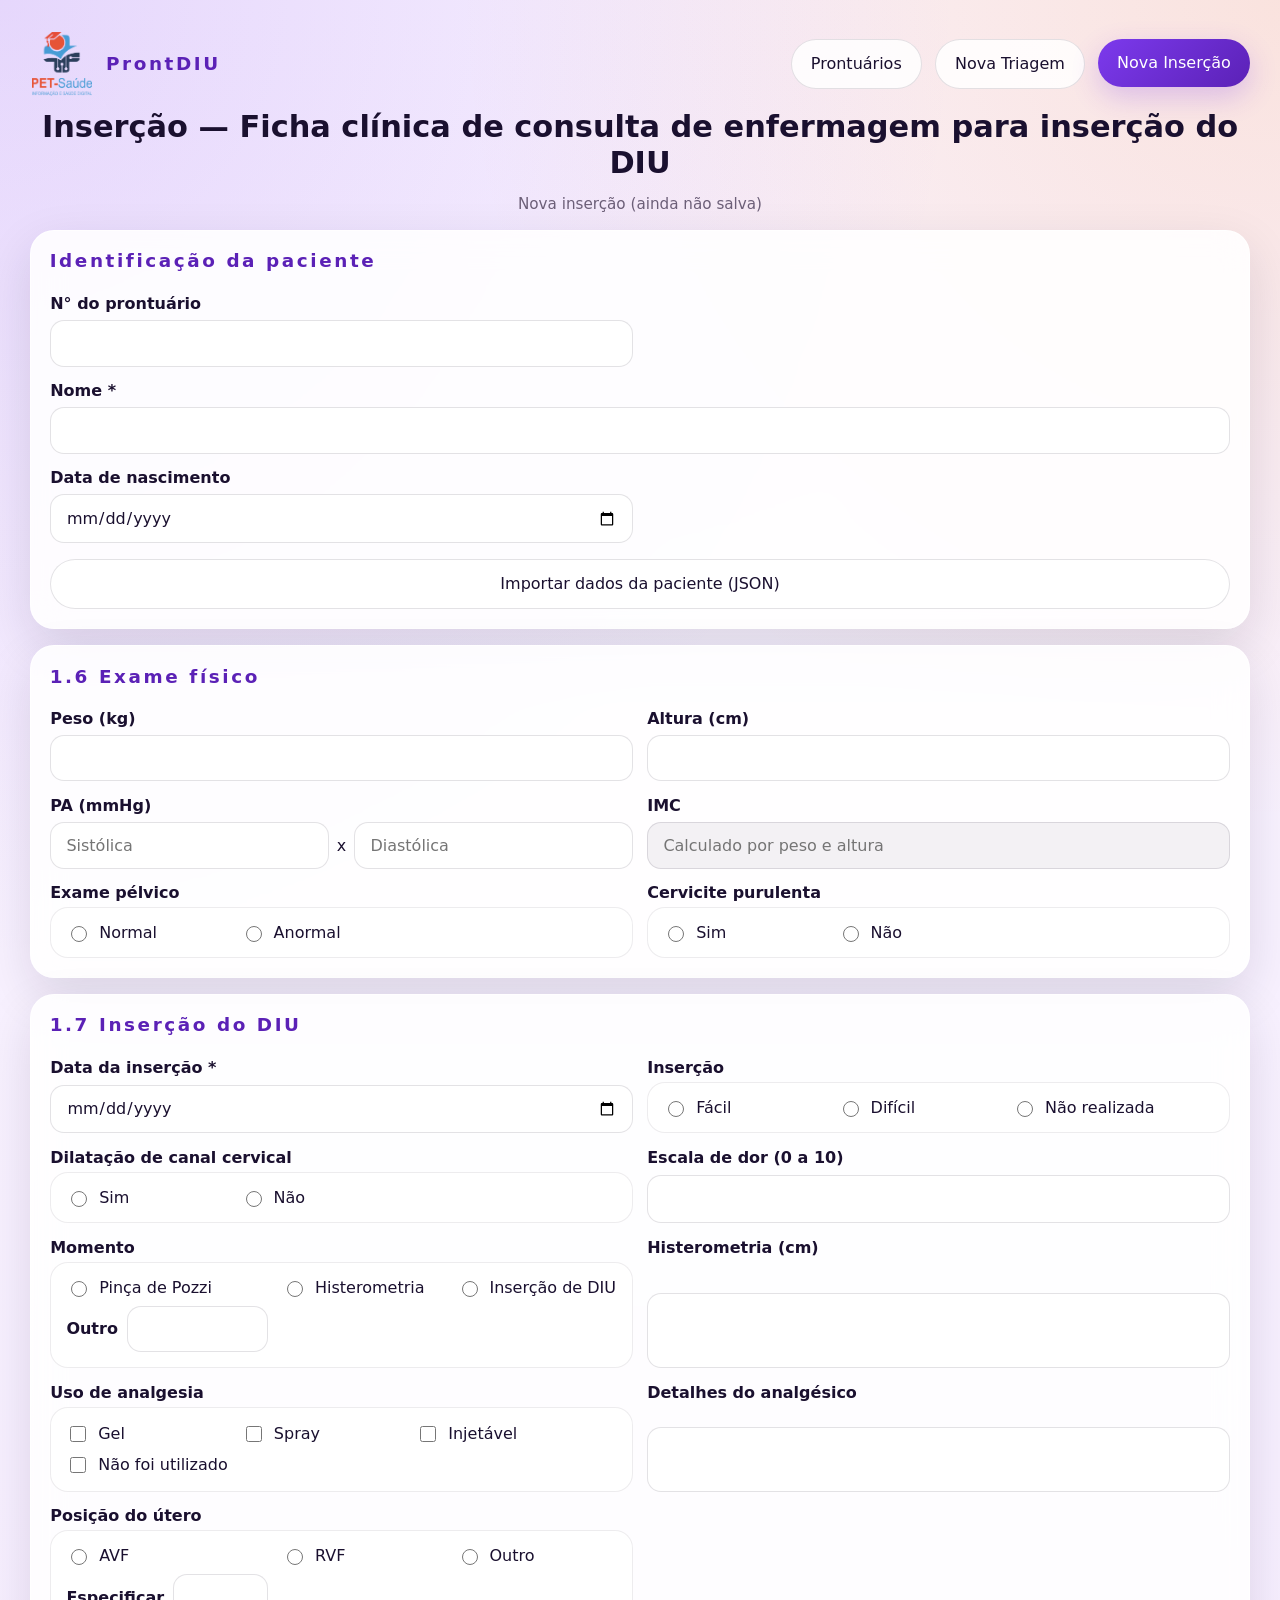
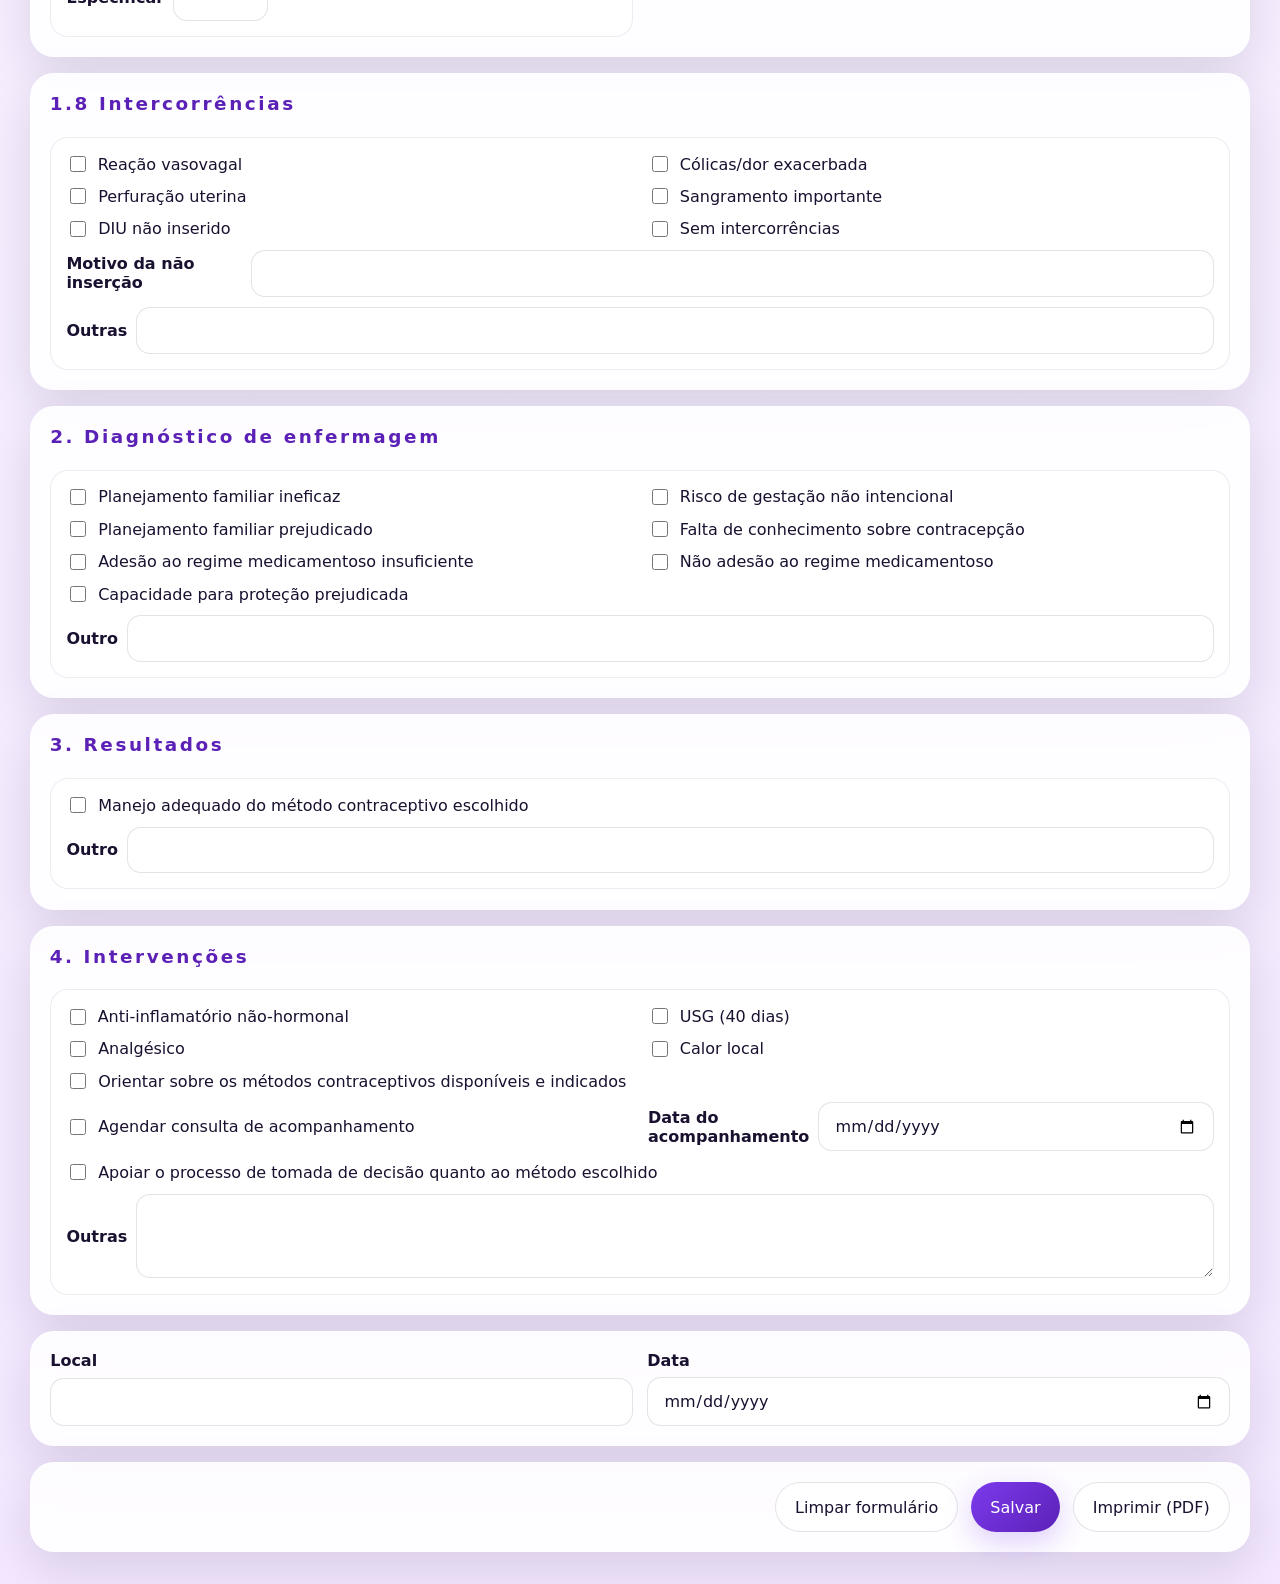
==== commit c887ea6e: "Campos numéricos na Inserção e na Triagem e opções exclusivas - Escala de dor (0 a 10), histerometri" ====
--- a/insercao.html
+++ b/insercao.html
@@ -41,7 +41,7 @@
             </div>
           </div>
           <div class="grid two-cols">
-            <label><strong>N° do prontuário</strong><input type="text" name="recordNumber" inputmode="numeric" pattern="[0-9]*" /></label>
+            <label><strong>N° do prontuário</strong><input type="text" name="recordNumber" /></label>
             <label class="span-2"><strong>Nome *</strong><input type="text" name="patientName" required /></label>
             <label><strong>Data de nascimento</strong><input type="date" name="birthDate" /></label>
           </div>
@@ -60,7 +60,16 @@
           <div class="grid two-cols">
             <label><strong>Peso (kg)</strong><input type="number" step="0.1" name="weight" /></label>
             <label><strong>Altura (cm)</strong><input type="number" step="0.1" name="height" /></label>
-            <label><strong>PA</strong><input type="text" name="bloodPressure" placeholder="___x___ mmHg" /></label>
+            <div>
+              <strong style="display: block; margin-bottom: 0.45rem;">PA (mmHg)</strong>
+              <div class="bp-fields" role="group" aria-label="Pressão arterial em mmHg">
+                <input type="number" id="bpSystolic" min="0" max="300" step="1" inputmode="numeric" placeholder="Sistólica" aria-label="Pressão sistólica" />
+                <span aria-hidden="true">x</span>
+                <input type="number" id="bpDiastolic" min="0" max="300" step="1" inputmode="numeric" placeholder="Diastólica" aria-label="Pressão diastólica" />
+              </div>
+              <!-- Valor gravado ("120x80"), montado a partir dos dois campos acima. -->
+              <input type="text" name="bloodPressure" hidden />
+            </div>
             <label><strong>IMC</strong><input type="text" name="bmi" readonly tabindex="-1" placeholder="Calculado por peso e altura" /></label>
 
             <div>
@@ -107,7 +116,7 @@
               </div>
             </div>
 
-            <label><strong>Escala de dor</strong><input type="text" name="painScale" /></label>
+            <label><strong>Escala de dor (0 a 10)</strong><input type="number" name="painScale" min="0" max="10" step="1" inputmode="numeric" /></label>
 
             <div>
               <strong style="display: block; margin-bottom: 5px;">Momento</strong>
@@ -119,7 +128,7 @@
               </div>
             </div>
 
-            <label><strong>Histerometria (cm)</strong><input type="text" name="hysterometry" /></label>
+            <label><strong>Histerometria (cm)</strong><input type="number" name="hysterometry" min="0" max="30" step="0.1" inputmode="decimal" /></label>
 
             <div>
               <strong style="display: block; margin-bottom: 5px;">Uso de analgesia</strong>
--- a/styles.css
+++ b/styles.css
@@ -334,6 +334,17 @@
   font-weight: 500;
 }
 
+/* PA: sistólica x diastólica lado a lado. */
+.bp-fields {
+  display: flex;
+  align-items: center;
+  gap: 0.5rem;
+}
+
+.bp-fields input {
+  min-width: 0;
+}
+
 .inline-field {
   display: grid;
   gap: 0.35rem;
